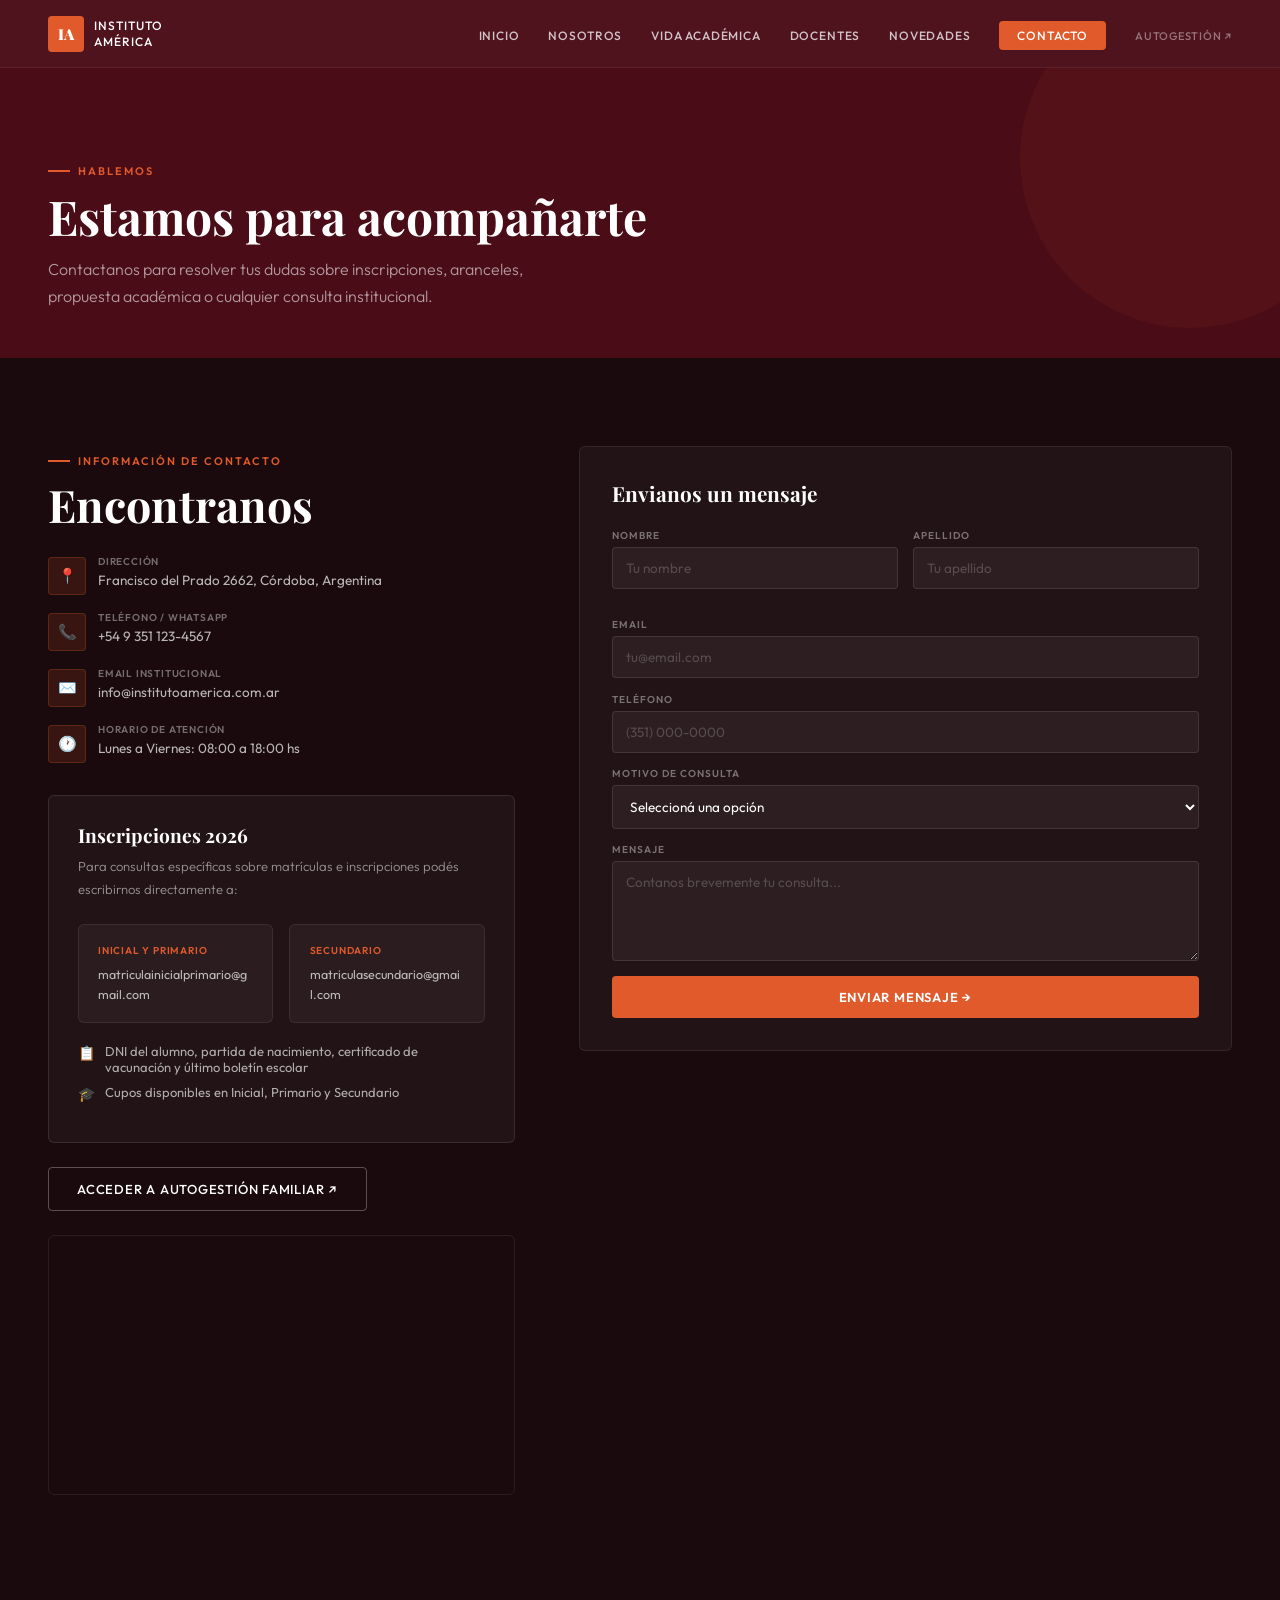
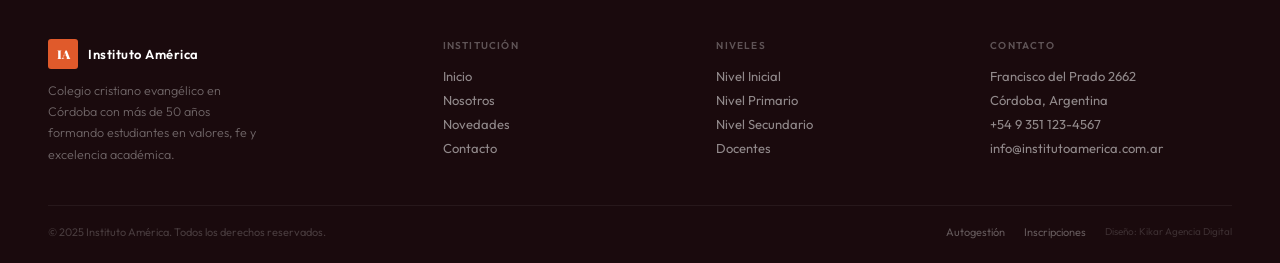
==== contacto.html @ 8231f68e "Add files via upload" ====
<!DOCTYPE html>
<html lang="es">
<head>
<meta charset="UTF-8">
<meta name="viewport" content="width=device-width, initial-scale=1.0">
<title>Contacto — Instituto América Córdoba</title>
<meta name="description" content="Contactá al Instituto América para inscripciones, información académica o cualquier consulta. Francisco del Prado 2662, Córdoba.">
<link rel="preconnect" href="https://fonts.googleapis.com">
<link href="https://fonts.googleapis.com/css2?family=Playfair+Display:ital,wght@0,700;0,900;1,700&family=Outfit:wght@300;400;500;600&display=swap" rel="stylesheet">
<link rel="stylesheet" href="css/styles.css">
<style>
.contacto-layout { display: grid; grid-template-columns: 1fr 1.4fr; gap: 4rem; align-items: start; }
.admisiones-box { background: rgba(255,255,255,.04); border: 1px solid rgba(255,255,255,.1); border-radius: 6px; padding: 1.8rem; margin-top: 2rem; }
.admisiones-box h3 { font-family: 'Playfair Display', serif; font-size: 1.2rem; font-weight: 700; color: #fff; margin-bottom: .5rem; }
.admisiones-box p { font-size: 13px; color: rgba(255,255,255,.55); line-height: 1.7; font-weight: 300; margin-bottom: 1rem; }
.detail-row { display: flex; gap: 10px; font-size: 13px; color: rgba(255,255,255,.65); margin-bottom: .6rem; align-items: flex-start; }
.detail-row span:first-child { color: var(--naranja); flex-shrink: 0; font-size: 14px; margin-top: 1px; }
.map-embed { width: 100%; height: 260px; border-radius: 6px; overflow: hidden; margin-top: 1.5rem; border: 1px solid rgba(255,255,255,.08); }
.map-embed iframe { width: 100%; height: 100%; border: none; filter: grayscale(30%) contrast(1.1); }
.email-cards { display: grid; grid-template-columns: 1fr 1fr; gap: 1rem; margin-top: 1.5rem; }
.email-card { background: rgba(255,255,255,.04); border: 1px solid rgba(255,255,255,.08); border-radius: 6px; padding: 1.2rem; }
.email-card .nivel { font-size: 10px; font-weight: 600; color: var(--naranja); text-transform: uppercase; letter-spacing: .08em; margin-bottom: .4rem; }
.email-card a { font-size: 12.5px; color: rgba(255,255,255,.7); word-break: break-all; }
.email-card a:hover { color: var(--naranja); }
@media(max-width:1024px){ .contacto-layout { grid-template-columns: 1fr; } .email-cards { grid-template-columns: 1fr; } }
</style>
</head>
<body>

<nav id="navbar">
  <a href="index.html" class="nav-logo"><div class="nav-logo-mark">IA</div><div class="nav-logo-text">Instituto<br>América</div></a>
  <ul class="nav-links">
    <li><a href="index.html">Inicio</a></li>
    <li><a href="nosotros.html">Nosotros</a></li>
    <li><a href="vida-academica.html">Vida Académica</a></li>
    <li><a href="docentes.html">Docentes</a></li>
    <li><a href="novedades.html">Novedades</a></li>
    <li><a href="contacto.html" class="nav-cta active">Contacto</a></li>
    <li><a href="https://deioweb.com.ar/SAG/" target="_blank" class="nav-autogestion">Autogestión ↗</a></li>
  </ul>
  <button class="hamburger" onclick="toggleMenu()" aria-label="Menú"><span></span><span></span><span></span></button>
</nav>
<div class="mobile-menu" id="mobileMenu">
  <a href="index.html">Inicio</a><a href="nosotros.html">Nosotros</a><a href="vida-academica.html">Vida Académica</a><a href="docentes.html">Docentes</a><a href="novedades.html">Novedades</a><a href="contacto.html">Contacto</a><a href="https://deioweb.com.ar/SAG/" target="_blank">Autogestión ↗</a>
</div>

<header class="page-header">
  <div class="page-header-tag">Hablemos</div>
  <h1>Estamos para acompañarte</h1>
  <p>Contactanos para resolver tus dudas sobre inscripciones, aranceles, propuesta académica o cualquier consulta institucional.</p>
</header>

<section class="section section-darker">
  <div class="contacto-layout">

    <!-- INFO -->
    <div class="reveal">
      <div class="section-tag" style="color:var(--naranja)">Información de contacto</div>
      <h2 class="section-title light" style="margin-bottom:1.5rem">Encontranos</h2>

      <div class="contact-item">
        <div class="contact-icon">📍</div>
        <div class="contact-text">
          <strong>Dirección</strong>
          <a href="https://www.google.com/maps/place/Francisco+del+Prado+2662,+X5012+C%C3%B3rdoba" target="_blank">Francisco del Prado 2662, Córdoba, Argentina</a>
        </div>
      </div>
      <div class="contact-item">
        <div class="contact-icon">📞</div>
        <div class="contact-text">
          <strong>Teléfono / WhatsApp</strong>
          <a href="https://wa.me/5493511234567">+54 9 351 123-4567</a>
        </div>
      </div>
      <div class="contact-item">
        <div class="contact-icon">✉️</div>
        <div class="contact-text">
          <strong>Email institucional</strong>
          <a href="mailto:info@institutoamerica.com.ar">info@institutoamerica.com.ar</a>
        </div>
      </div>
      <div class="contact-item">
        <div class="contact-icon">🕐</div>
        <div class="contact-text">
          <strong>Horario de atención</strong>
          <span>Lunes a Viernes: 08:00 a 18:00 hs</span>
        </div>
      </div>

      <!-- INSCRIPCIONES -->
      <div class="admisiones-box">
        <h3>Inscripciones 2026</h3>
        <p>Para consultas específicas sobre matrículas e inscripciones podés escribirnos directamente a:</p>
        <div class="email-cards">
          <div class="email-card">
            <div class="nivel">Inicial y Primario</div>
            <a href="mailto:matriculainicialprimario@gmail.com">matriculainicialprimario@gmail.com</a>
          </div>
          <div class="email-card">
            <div class="nivel">Secundario</div>
            <a href="mailto:matriculasecundario@gmail.com">matriculasecundario@gmail.com</a>
          </div>
        </div>
        <div style="margin-top:1.2rem">
          <div class="detail-row"><span>📋</span><span>DNI del alumno, partida de nacimiento, certificado de vacunación y último boletín escolar</span></div>
          <div class="detail-row"><span>🎓</span><span>Cupos disponibles en Inicial, Primario y Secundario</span></div>
        </div>
      </div>

      <!-- AUTOGESTIÓN -->
      <div style="margin-top:1.5rem">
        <a href="https://deioweb.com.ar/SAG/" target="_blank" class="btn-ghost">Acceder a Autogestión familiar ↗</a>
      </div>

      <!-- MAPA -->
      <div class="map-embed">
        <iframe src="https://www.google.com/maps/embed?pb=!1m18!1m12!1m3!1d3404.8!2d-64.155175!3d-31.376884!2m3!1f0!2f0!3f0!3m2!1i1024!2i768!4f13.1!3m3!1m2!1s0x94329825ca95c5f1%3A0xcb6a591462caffd0!2sFrancisco%20del%20Prado%202662%2C%20X5012%20C%C3%B3rdoba!5e0!3m2!1ses!2sar!4v1" allowfullscreen="" loading="lazy" referrerpolicy="no-referrer-when-downgrade"></iframe>
      </div>
    </div>

    <!-- FORM -->
    <div class="contacto-form reveal d1">
      <h3 style="font-family:'Playfair Display',serif;font-size:1.3rem;color:#fff;margin-bottom:1.4rem">Envianos un mensaje</h3>
      <div class="form-row" style="margin-bottom:.9rem">
        <div class="form-group"><label>Nombre</label><input type="text" placeholder="Tu nombre"></div>
        <div class="form-group"><label>Apellido</label><input type="text" placeholder="Tu apellido"></div>
      </div>
      <div class="form-group"><label>Email</label><input type="email" placeholder="tu@email.com"></div>
      <div class="form-group"><label>Teléfono</label><input type="tel" placeholder="(351) 000-0000"></div>
      <div class="form-group">
        <label>Motivo de consulta</label>
        <select>
          <option value="" disabled selected>Seleccioná una opción</option>
          <option>Inscripción Nivel Inicial</option>
          <option>Inscripción Nivel Primario</option>
          <option>Inscripción Nivel Secundario</option>
          <option>Información académica</option>
          <option>Aranceles y becas</option>
          <option>Trabajo docente</option>
          <option>Otro</option>
        </select>
      </div>
      <div class="form-group"><label>Mensaje</label><textarea placeholder="Contanos brevemente tu consulta..."></textarea></div>
      <button class="btn-primary" style="width:100%;justify-content:center" onclick="handleSubmit(this)">Enviar mensaje →</button>
      <p id="form-success" style="display:none;margin-top:1rem;font-size:13px;color:var(--naranja);text-align:center">✓ ¡Mensaje enviado! Nos comunicaremos a la brevedad.</p>
    </div>

  </div>
</section>

<footer>
  <div class="footer-grid">
    <div class="footer-brand"><div class="logo-row"><div class="logo-mark">IA</div><span class="logo-name">Instituto América</span></div><p>Colegio cristiano evangélico en Córdoba con más de 50 años formando estudiantes en valores, fe y excelencia académica.</p></div>
    <div class="footer-col"><h4>Institución</h4><a href="index.html">Inicio</a><a href="nosotros.html">Nosotros</a><a href="novedades.html">Novedades</a><a href="contacto.html">Contacto</a></div>
    <div class="footer-col"><h4>Niveles</h4><a href="vida-academica.html#inicial">Nivel Inicial</a><a href="vida-academica.html#primario">Nivel Primario</a><a href="vida-academica.html#secundario">Nivel Secundario</a><a href="docentes.html">Docentes</a></div>
    <div class="footer-col"><h4>Contacto</h4><span>Francisco del Prado 2662</span><span>Córdoba, Argentina</span><a href="https://wa.me/5493511234567">+54 9 351 123-4567</a><a href="mailto:info@institutoamerica.com.ar">info@institutoamerica.com.ar</a></div>
  </div>
  <div class="footer-bottom">
    <p>© 2025 Instituto América. Todos los derechos reservados.</p>
    <div class="footer-right"><a href="https://deioweb.com.ar/SAG/" target="_blank">Autogestión</a><a href="contacto.html">Inscripciones</a><span class="footer-credit">Diseño: Kikar Agencia Digital</span></div>
  </div>
</footer>

<script>
window.addEventListener('scroll',()=>document.getElementById('navbar').classList.toggle('scrolled',scrollY>50));
function toggleMenu(){document.getElementById('mobileMenu').classList.toggle('open')}
function handleSubmit(btn){
  btn.textContent='Enviando...';btn.disabled=true;
  setTimeout(()=>{ btn.textContent='Enviado ✓'; document.getElementById('form-success').style.display='block'; },800);
}
const obs=new IntersectionObserver(e=>{e.forEach(x=>{if(x.isIntersecting){x.target.classList.add('visible');obs.unobserve(x.target)}})},{threshold:.1,rootMargin:'0px 0px -40px 0px'});
document.querySelectorAll('.reveal').forEach(el=>obs.observe(el));
</script>
</body>
</html>
---- css/styles.css ----
/* ═══════════════════════════════════════════════════════════
   INSTITUTO AMÉRICA · Kikar Agencia Digital
═══════════════════════════════════════════════════════════ */

*, *::before, *::after { margin: 0; padding: 0; box-sizing: border-box; }
:root {
  --bordo:    #4A0C17;
  --bordo2:   #6B1220;
  --bordo3:   #8B1A2E;
  --naranja:  #E05A2B;
  --naranja2: #F07A50;
  --crema:    #F5F0E8;
  --blanco:   #FFFFFF;
  --oscuro:   #1A0A0D;
  --texto:    #2C1518;
  --gris:     #7A6065;
  --gris-l:   #E8E0DC;
}
html { scroll-behavior: smooth; }
body {
  font-family: 'Outfit', sans-serif;
  background: var(--crema);
  color: var(--texto);
  overflow-x: hidden;
}
img { display: block; max-width: 100%; }
a { text-decoration: none; color: inherit; }
button { cursor: pointer; font-family: inherit; border: none; background: none; }

/* ─── NAV ─────────────────────────────────────────────── */
nav {
  position: fixed; top: 0; left: 0; right: 0; z-index: 200;
  height: 68px; padding: 0 3rem;
  display: flex; align-items: center; justify-content: space-between;
  background: rgba(74,12,23,.97); backdrop-filter: blur(12px);
  border-bottom: 1px solid rgba(255,255,255,.06);
  transition: all .3s ease;
}
nav.scrolled { height: 56px; box-shadow: 0 4px 24px rgba(0,0,0,.3); }
.nav-logo { display: flex; align-items: center; gap: 10px; color: var(--blanco); }
.nav-logo-mark {
  width: 36px; height: 36px; background: var(--naranja); border-radius: 4px;
  display: flex; align-items: center; justify-content: center;
  font-family: 'Playfair Display', serif; font-weight: 900; font-size: 15px; color: #fff; flex-shrink: 0;
}
.nav-logo-text { font-size: 12px; font-weight: 500; letter-spacing: .08em; text-transform: uppercase; line-height: 1.3; }
.nav-links { display: flex; gap: 1.8rem; list-style: none; align-items: center; }
.nav-links a {
  color: rgba(255,255,255,.75); font-size: 12px; font-weight: 500;
  letter-spacing: .07em; text-transform: uppercase; transition: color .2s;
  padding-bottom: 3px; border-bottom: 2px solid transparent; cursor: pointer;
}
.nav-links a:hover, .nav-links a.active { color: #fff; border-bottom-color: var(--naranja); }
.nav-cta {
  padding: 7px 18px !important; background: var(--naranja) !important;
  color: #fff !important; border-radius: 4px !important; border-bottom: none !important;
  transition: background .2s !important;
}
.nav-cta:hover { background: var(--naranja2) !important; }
.nav-autogestion { opacity: .55; font-size: 11px !important; border-bottom: none !important; }

.hamburger {
  display: none; flex-direction: column; gap: 5px;
  padding: 4px; cursor: pointer;
}
.hamburger span { width: 22px; height: 2px; background: #fff; border-radius: 2px; display: block; transition: all .3s; }

.mobile-menu {
  display: none; position: fixed; top: 68px; left: 0; right: 0;
  background: var(--bordo); z-index: 199; padding: 1.5rem;
  flex-direction: column; gap: .6rem; border-bottom: 2px solid var(--naranja);
  max-height: calc(100vh - 68px); overflow-y: auto;
}
.mobile-menu a {
  color: rgba(255,255,255,.8); font-size: 14px; font-weight: 500;
  letter-spacing: .06em; text-transform: uppercase; padding: .6rem 0;
  border-bottom: 1px solid rgba(255,255,255,.1);
}
.mobile-menu.open { display: flex; }

/* ─── BUTTONS ─────────────────────────────────────────── */
.btn-primary {
  padding: 13px 28px; background: var(--naranja); color: #fff;
  font-size: 13px; font-weight: 600; letter-spacing: .06em; text-transform: uppercase;
  border-radius: 4px; transition: all .2s;
  display: inline-flex; align-items: center; gap: 6px;
}
.btn-primary:hover { background: var(--naranja2); transform: translateY(-2px); box-shadow: 0 8px 20px rgba(224,90,43,.4); }
.btn-bordo { background: var(--bordo); }
.btn-bordo:hover { background: var(--bordo2) !important; box-shadow: 0 8px 20px rgba(74,12,23,.3) !important; }
.btn-sec, .btn-ghost {
  padding: 13px 28px; border: 1px solid rgba(255,255,255,.28); color: #fff;
  font-size: 13px; font-weight: 500; letter-spacing: .06em; text-transform: uppercase;
  border-radius: 4px; transition: all .2s; display: inline-flex; align-items: center; gap: 6px;
}
.btn-sec:hover, .btn-ghost:hover { border-color: rgba(255,255,255,.7); background: rgba(255,255,255,.06); }

/* ─── HERO ────────────────────────────────────────────── */
.hero {
  min-height: 100vh; position: relative; display: flex; align-items: center;
  background: var(--bordo); overflow: hidden;
}
.hero-bg {
  position: absolute; inset: 0;
  background: radial-gradient(ellipse at 70% 50%, rgba(224,90,43,.12) 0%, transparent 60%),
              linear-gradient(135deg, var(--bordo) 0%, #2A0810 100%);
}
.hero-img-half {
  position: absolute; right: 0; top: 0; bottom: 0; width: 50%; overflow: hidden;
}
.hero-img-half img { width: 100%; height: 100%; object-fit: cover; object-position: center; }
.hero-img-half::before {
  content: ''; position: absolute; inset: 0;
  background: linear-gradient(to right, var(--bordo) 0%, transparent 40%); z-index: 1;
}
.hero-content {
  position: relative; z-index: 2; padding: 0 3rem;
  max-width: 600px; animation: fadeUp .8s ease both;
}
.hero-eyebrow {
  display: inline-flex; align-items: center; gap: 10px;
  color: var(--naranja); font-size: 11px; font-weight: 600;
  letter-spacing: .18em; text-transform: uppercase; margin-bottom: 1.5rem;
}
.hero-eyebrow::before { content: ''; width: 28px; height: 2px; background: var(--naranja); }
.hero-title {
  font-family: 'Playfair Display', serif;
  font-size: clamp(2.4rem, 5.5vw, 5rem); line-height: 1.06;
  color: #fff; font-weight: 900; margin-bottom: 1.4rem;
}
.hero-title em { font-style: italic; color: var(--naranja); }
.hero-sub {
  font-size: 1.05rem; line-height: 1.75; color: rgba(255,255,255,.62);
  font-weight: 300; max-width: 460px; margin-bottom: 2.4rem;
}
.hero-actions { display: flex; gap: .9rem; flex-wrap: wrap; }
.hero-stats {
  position: absolute; bottom: 2.5rem; left: 3rem;
  display: flex; gap: 2.5rem; z-index: 2;
  animation: fadeUp 1s ease .3s both;
}
.stat-num { font-family: 'Playfair Display', serif; font-size: 2rem; font-weight: 700; color: var(--naranja); line-height: 1; }
.stat-label { font-size: 11px; color: rgba(255,255,255,.45); letter-spacing: .06em; text-transform: uppercase; margin-top: 4px; }

/* ─── PAGE HEADER ─────────────────────────────────────── */
.page-header {
  background: var(--bordo); padding: 5.5rem 3rem 3rem;
  position: relative; overflow: hidden; margin-top: 68px;
}
.page-header::after {
  content: ''; position: absolute; right: -80px; top: -80px;
  width: 340px; height: 340px; border-radius: 50%; background: rgba(224,90,43,.07);
}
.page-header-tag {
  display: inline-flex; align-items: center; gap: 8px;
  color: var(--naranja); font-size: 11px; font-weight: 600;
  letter-spacing: .18em; text-transform: uppercase; margin-bottom: .7rem;
}
.page-header-tag::before { content: ''; width: 22px; height: 2px; background: var(--naranja); }
.page-header h1 {
  font-family: 'Playfair Display', serif; font-size: clamp(2rem, 4vw, 3rem);
  font-weight: 700; color: #fff; line-height: 1.15; max-width: 600px;
}
.page-header p { font-size: 1rem; color: rgba(255,255,255,.58); margin-top: .7rem; max-width: 540px; font-weight: 300; line-height: 1.7; }

/* ─── SECTION ─────────────────────────────────────────── */
.section    { padding: 5.5rem 3rem; }
.section-sm { padding: 3.5rem 3rem; }
.section-dark    { background: var(--bordo); color: #fff; }
.section-darker  { background: var(--oscuro); color: #fff; }
.section-mid     { background: var(--bordo2); color: #fff; }
.section-tag {
  display: inline-flex; align-items: center; gap: 8px;
  color: var(--naranja); font-size: 11px; font-weight: 600;
  letter-spacing: .18em; text-transform: uppercase; margin-bottom: .7rem;
}
.section-tag::before { content: ''; width: 22px; height: 2px; background: var(--naranja); }
.section-title {
  font-family: 'Playfair Display', serif; font-size: clamp(1.9rem, 3.5vw, 2.8rem);
  font-weight: 700; line-height: 1.15; color: var(--bordo);
}
.section-title.light, .section-title-light { color: #fff; }
.section-title.dark, .section-title-dark { color: var(--bordo); }

/* ─── REVEAL ──────────────────────────────────────────── */
.reveal { opacity: 0; transform: translateY(28px); transition: opacity .65s ease, transform .65s ease; }
.reveal.visible { opacity: 1; transform: translateY(0); }
.reveal-delay-1, .d1 { transition-delay: .1s; }
.reveal-delay-2, .d2 { transition-delay: .2s; }
.reveal-delay-3, .d3 { transition-delay: .3s; }

/* ─── VERSÍCULO ───────────────────────────────────────── */
.versiculo { background: var(--bordo2); padding: 2.5rem 3rem; text-align: center; }
.versiculo blockquote {
  font-family: 'Playfair Display', serif; font-size: 1.25rem;
  font-style: italic; color: rgba(255,255,255,.88);
  max-width: 660px; margin: 0 auto; line-height: 1.65;
}
.versiculo cite { display: block; margin-top: .7rem; font-size: 12px; color: var(--naranja); font-style: normal; font-weight: 600; letter-spacing: .1em; }

/* ─── NOSOTROS ────────────────────────────────────────── */
.nosotros-grid { display: grid; grid-template-columns: 1fr 1fr; gap: 4rem; align-items: center; }
.nosotros-img-wrap { position: relative; }
.nosotros-img-wrap img { width: 100%; aspect-ratio: 4/3; object-fit: cover; border-radius: 4px; }
.accent-box {
  position: absolute; bottom: -20px; right: -20px;
  width: 130px; height: 130px; background: var(--bordo); border-radius: 4px;
  display: flex; flex-direction: column; align-items: center; justify-content: center;
  color: #fff; text-align: center; padding: .8rem;
}
.accent-num { font-family: 'Playfair Display', serif; font-size: 2.6rem; font-weight: 700; color: var(--naranja); line-height: 1; }
.accent-lbl { font-size: 10px; font-weight: 500; letter-spacing: .06em; text-transform: uppercase; opacity: .8; margin-top: 3px; line-height: 1.3; }
.pilares { display: grid; grid-template-columns: 1fr 1fr; gap: .8rem; margin-top: 1.8rem; }
.pilar { padding: 1rem 1.2rem; border-left: 3px solid var(--naranja); background: rgba(107,18,32,.05); border-radius: 0 4px 4px 0; }
.pilar-t { font-size: 12px; font-weight: 600; color: var(--bordo); letter-spacing: .06em; text-transform: uppercase; margin-bottom: 3px; }
.pilar-d { font-size: 12.5px; color: var(--gris); line-height: 1.5; }

/* ─── NIVELES ─────────────────────────────────────────── */
.niveles-grid { display: grid; grid-template-columns: repeat(3,1fr); gap: 3px; margin-top: 2.5rem; }
.nivel-card { position: relative; overflow: hidden; aspect-ratio: 3/4; cursor: pointer; display: block; }
.nivel-card img { width: 100%; height: 100%; object-fit: cover; transition: transform .5s ease; }
.nivel-card:hover img { transform: scale(1.05); }
.nivel-card::before {
  content: ''; position: absolute; inset: 0;
  background: linear-gradient(to top, rgba(26,10,13,.9) 0%, rgba(26,10,13,.2) 50%, transparent 100%);
  z-index: 1;
}
.nivel-overlay { position: absolute; bottom: 0; left: 0; right: 0; z-index: 2; padding: 1.8rem; transform: translateY(52px); transition: transform .4s ease; }
.nivel-card:hover .nivel-overlay { transform: translateY(0); }
.nivel-num { font-family: 'Playfair Display', serif; font-size: 2.6rem; font-weight: 700; color: var(--naranja); opacity: .35; line-height: 1; display: block; }
.nivel-name { font-family: 'Playfair Display', serif; font-size: 1.5rem; font-weight: 700; color: #fff; display: block; margin-bottom: .4rem; }
.nivel-desc { font-size: 12.5px; color: rgba(255,255,255,.65); line-height: 1.6; font-weight: 300; }
.nivel-link { display: inline-flex; align-items: center; gap: 5px; color: var(--naranja); font-size: 12px; font-weight: 600; margin-top: 10px; letter-spacing: .06em; text-transform: uppercase; }

/* ─── VALUES STRIP ────────────────────────────────────── */
.values-strip { background: var(--bordo); display: grid; grid-template-columns: repeat(4,1fr); }
.value-item { padding: 2rem; border-right: 1px solid rgba(255,255,255,.08); transition: background .3s; }
.value-item:last-child { border-right: none; }
.value-item:hover { background: rgba(255,255,255,.04); }
.value-icon { font-size: 20px; margin-bottom: 1rem; }
.value-name { font-family: 'Playfair Display', serif; font-size: 1.1rem; font-weight: 700; color: #fff; margin-bottom: .4rem; }
.value-desc { font-size: 12px; color: rgba(255,255,255,.5); line-height: 1.6; font-weight: 300; }

/* ─── NOVEDADES ───────────────────────────────────────── */
.novedades-grid { display: grid; grid-template-columns: repeat(3,1fr); gap: 1.4rem; margin-top: 2rem; }
.novedad-card { background: #fff; border-radius: 6px; overflow: hidden; transition: transform .3s, box-shadow .3s; cursor: pointer; }
.novedad-card:hover { transform: translateY(-5px); box-shadow: 0 18px 40px rgba(107,18,32,.1); }
.novedad-img { aspect-ratio: 16/10; overflow: hidden; position: relative; }
.novedad-img img {
  width: 100%; height: 100%;
  object-fit: cover; object-position: center top;
  transition: transform .4s;
}
.novedad-card:hover .novedad-img img { transform: scale(1.04); }
.novedad-tag { position: absolute; top: 12px; left: 12px; padding: 4px 10px; background: var(--bordo); color: #fff; font-size: 10px; font-weight: 600; letter-spacing: .08em; text-transform: uppercase; border-radius: 2px; z-index: 2; }
.novedad-tag.naranja { background: var(--naranja); }
.novedad-body { padding: 1.3rem; }
.novedad-fecha { font-size: 11px; font-weight: 600; color: var(--naranja); text-transform: uppercase; letter-spacing: .1em; margin-bottom: 5px; }
.novedad-title { font-family: 'Playfair Display', serif; font-size: 1.05rem; font-weight: 700; color: var(--bordo); line-height: 1.3; margin-bottom: .6rem; }
.novedad-excerpt { font-size: 12.5px; color: var(--gris); line-height: 1.7; font-weight: 300; }

/* ─── ADMISIONES ──────────────────────────────────────── */
.admisiones-grid { display: grid; grid-template-columns: 1fr 1fr; gap: 4rem; align-items: start; }
.step { display: flex; gap: 1.4rem; padding: 1.3rem 0; border-bottom: 1px solid rgba(107,18,32,.1); }
.step:last-child { border-bottom: none; }
.step-num { font-family: 'Playfair Display', serif; font-size: 1.8rem; font-weight: 700; color: var(--naranja); opacity: .35; flex-shrink: 0; width: 36px; text-align: right; line-height: 1; }
.step h4 { font-size: 14px; font-weight: 600; color: var(--bordo); margin-bottom: 3px; }
.step p { font-size: 12.5px; color: var(--gris); line-height: 1.6; font-weight: 300; }
.admisiones-box { background: var(--bordo); border-radius: 6px; padding: 2.5rem; color: #fff; }
.admisiones-box h3 { font-family: 'Playfair Display', serif; font-size: 1.6rem; font-weight: 700; margin-bottom: .8rem; line-height: 1.2; }
.admisiones-box p { font-size: 13px; color: rgba(255,255,255,.6); line-height: 1.7; font-weight: 300; margin-bottom: 1.8rem; }
.detail-row { display: flex; gap: 10px; font-size: 12.5px; color: rgba(255,255,255,.7); margin-bottom: .7rem; align-items: flex-start; }
.detail-row span:first-child { color: var(--naranja); flex-shrink: 0; font-size: 15px; }

/* ─── REFLEXIÓN ───────────────────────────────────────── */
.reflexion-wrap { max-width: 720px; margin: 0 auto; }
.reflexion-content { background: rgba(255,255,255,.04); border: 1px solid rgba(255,255,255,.08); border-radius: 6px; padding: 2rem 2.5rem; position: relative; }
.reflexion-content::before { content: '"'; position: absolute; top: -1rem; left: 1.5rem; font-family: 'Playfair Display', serif; font-size: 5rem; color: var(--naranja); opacity: .3; line-height: 1; }
.reflexion-titulo { font-family: 'Playfair Display', serif; font-size: 1.3rem; font-weight: 700; color: #fff; margin-bottom: 1rem; }
.reflexion-texto { font-size: 13.5px; color: rgba(255,255,255,.65); line-height: 1.85; font-weight: 300; }
.reflexion-texto em { color: rgba(255,255,255,.85); font-style: italic; }
.reflexion-oracion { margin-top: 1.2rem; padding: 1rem 1.2rem; background: rgba(224,90,43,.12); border-left: 3px solid var(--naranja); border-radius: 0 4px 4px 0; }
.reflexion-oracion p { font-size: 12.5px; color: rgba(255,255,255,.7); line-height: 1.7; font-style: italic; }
.reflexion-versiculo { margin-top: 1.2rem; font-size: 12px; color: var(--naranja); font-style: italic; text-align: right; }

/* ─── CONTACTO ────────────────────────────────────────── */
.contacto-grid, .contacto-layout { display: grid; grid-template-columns: 1fr 1.4fr; gap: 4rem; align-items: start; }
.contact-item { display: flex; gap: 12px; align-items: flex-start; margin-bottom: 1rem; }
.contact-icon { width: 38px; height: 38px; background: rgba(224,90,43,.15); border: 1px solid rgba(224,90,43,.25); border-radius: 4px; display: flex; align-items: center; justify-content: center; font-size: 15px; flex-shrink: 0; margin-top: 2px; }
.contact-text strong { display: block; font-size: 10px; font-weight: 600; color: rgba(255,255,255,.4); text-transform: uppercase; letter-spacing: .08em; margin-bottom: 3px; }
.contact-text span, .contact-text a { font-size: 13.5px; color: rgba(255,255,255,.7); display: block; }
.contact-text a:hover { color: var(--naranja); }
.contacto-form { background: rgba(255,255,255,.04); border: 1px solid rgba(255,255,255,.08); border-radius: 6px; padding: 2rem; }
.form-row { display: grid; grid-template-columns: 1fr 1fr; gap: .9rem; }
.form-group { display: flex; flex-direction: column; gap: 5px; margin-bottom: .9rem; }
.form-group label { font-size: 10px; font-weight: 600; letter-spacing: .1em; text-transform: uppercase; color: rgba(255,255,255,.4); }
.form-group input, .form-group select, .form-group textarea {
  background: rgba(255,255,255,.05); border: 1px solid rgba(255,255,255,.1);
  border-radius: 4px; padding: 11px 13px; color: #fff;
  font-family: 'Outfit', sans-serif; font-size: 13.5px; outline: none; transition: border-color .2s; width: 100%;
}
.form-group input:focus, .form-group select:focus, .form-group textarea:focus { border-color: var(--naranja); }
.form-group input::placeholder, .form-group textarea::placeholder { color: rgba(255,255,255,.2); }
.form-group select option { background: var(--oscuro); }
.form-group textarea { resize: vertical; min-height: 100px; }

/* ─── DOCENTES (portraits verticales) ─────────────────── */
.docentes-grid, .conduccion-grid { display: grid; grid-template-columns: repeat(2,1fr); gap: 1.8rem; }
.docente-card {
  background: #fff; border-radius: 6px; overflow: hidden;
  display: block;
  box-shadow: 0 2px 14px rgba(107,18,32,.07);
  transition: box-shadow .3s, transform .3s;
}
.docente-card:hover { transform: translateY(-3px); box-shadow: 0 10px 30px rgba(107,18,32,.12); }
.docente-img-wrap {
  width: 100%; aspect-ratio: 3/4;
  overflow: hidden; background: var(--gris-l);
  display: block;
}
.docente-img-wrap img {
  width: 100%; height: 100%;
  object-fit: cover;
  object-position: center 15%;
  transition: transform .4s;
  display: block;
}
.docente-card:hover .docente-img-wrap img { transform: scale(1.03); }
.docente-body { padding: 1.4rem 1.5rem; }
.docente-cargo, .cargo { font-size: 11px; font-weight: 600; color: var(--naranja); text-transform: uppercase; letter-spacing: .07em; margin-bottom: .4rem; }
.docente-nombre { font-family: 'Playfair Display', serif; font-size: 1.15rem; font-weight: 700; color: var(--bordo); margin-bottom: .7rem; }
.docente-bio, .docente-info p { font-size: 12.8px; color: var(--gris); line-height: 1.7; font-weight: 300; }
.docente-info h3 { font-family: 'Playfair Display', serif; font-size: 1.1rem; font-weight: 700; color: var(--bordo); margin-bottom: 3px; }

/* ─── MISIÓN CARDS ────────────────────────────────────── */
.mision-card { padding: 1.8rem; background: #fff; border-radius: 6px; box-shadow: 0 2px 12px rgba(107,18,32,.06); border-top: 3px solid var(--naranja); }
.mision-card h3 { font-family: 'Playfair Display', serif; font-size: 1.1rem; font-weight: 700; color: var(--bordo); margin-bottom: .7rem; }
.mision-card p { font-size: 13px; color: var(--gris); line-height: 1.75; font-weight: 300; }

/* ─── GALERÍA ─────────────────────────────────────────── */
.galeria-grid { display: grid; grid-template-columns: repeat(4,1fr); gap: 4px; margin-top: 2rem; }
.galeria-grid img, .galeria-item img { width: 100%; aspect-ratio: 1; object-fit: cover; border-radius: 3px; transition: transform .3s; cursor: pointer; }
.galeria-grid img:hover, .galeria-item:hover img { transform: scale(1.04); }

/* ─── CURRÍCULA ───────────────────────────────────────── */
.curricula-placeholder {
  background: rgba(107,18,32,.04); border: 2px dashed rgba(107,18,32,.15);
  border-radius: 6px; padding: 2rem; text-align: center;
  color: var(--gris); font-size: 13px; font-style: italic; line-height: 1.75;
}
.curricula-table { width: 100%; border-collapse: collapse; margin-top: 1.5rem; font-size: 13px; background: #fff; border-radius: 4px; overflow: hidden; }
.curricula-table th { background: var(--bordo); color: #fff; padding: 11px 14px; text-align: left; font-weight: 600; letter-spacing: .04em; font-size: 11px; text-transform: uppercase; }
.curricula-table td { padding: 10px 14px; border-bottom: 1px solid var(--gris-l); color: var(--gris); }
.curricula-table tr:nth-child(even) td { background: rgba(107,18,32,.03); }
.curricula-placeholder-row td { color: rgba(107,18,32,.3); font-style: italic; text-align: center; padding: 2rem; }

/* ─── HISTORIA ────────────────────────────────────────── */
.historia-item { display: grid; grid-template-columns: 80px 1fr; gap: 1.5rem; padding: 1.5rem 0; border-bottom: 1px solid var(--gris-l); }
.historia-item:last-child { border-bottom: none; }
.historia-year { font-family: 'Playfair Display', serif; font-size: 1.6rem; font-weight: 700; color: var(--naranja); line-height: 1; padding-top: 3px; }
.historia-item h4 { font-size: 14px; font-weight: 600; color: var(--bordo); margin-bottom: 4px; }
.historia-item p { font-size: 13px; color: var(--gris); line-height: 1.7; font-weight: 300; }

/* ─── FOOTER ──────────────────────────────────────────── */
footer { background: var(--oscuro); padding: 3.5rem 3rem 1.5rem; }
.footer-grid { display: grid; grid-template-columns: 1.5fr 1fr 1fr 1fr; gap: 2rem; margin-bottom: 2.5rem; }
.footer-brand .logo-row { display: flex; align-items: center; gap: 10px; margin-bottom: .7rem; }
.footer-brand .logo-mark { width: 30px; height: 30px; background: var(--naranja); border-radius: 3px; display: flex; align-items: center; justify-content: center; font-family: 'Playfair Display', serif; font-weight: 900; font-size: 12px; color: #fff; }
.footer-brand .logo-name { color: #fff; font-weight: 600; font-size: 13px; letter-spacing: .04em; }
.footer-brand p { font-size: 12.5px; color: rgba(255,255,255,.38); line-height: 1.7; max-width: 220px; font-weight: 300; margin-top: .4rem; }
.footer-col h4 { font-size: 10px; font-weight: 600; color: rgba(255,255,255,.3); letter-spacing: .12em; text-transform: uppercase; margin-bottom: 1rem; }
.footer-col a, .footer-col span { display: block; color: rgba(255,255,255,.52); font-size: 13px; margin-bottom: .5rem; transition: color .2s; cursor: pointer; }
.footer-col a:hover { color: var(--naranja); }
.footer-bottom { border-top: 1px solid rgba(255,255,255,.06); padding-top: 1.2rem; display: flex; justify-content: space-between; align-items: center; flex-wrap: wrap; gap: .5rem; }
.footer-bottom p { font-size: 11px; color: rgba(255,255,255,.2); }
.footer-bottom .footer-right { display: flex; gap: 1.2rem; align-items: center; }
.footer-bottom .footer-right a { font-size: 11px; color: rgba(255,255,255,.32); }
.footer-bottom .footer-right a:hover { color: var(--naranja); }
.footer-credit { font-size: 10px; color: rgba(255,255,255,.15); }

@keyframes fadeUp { from { opacity: 0; transform: translateY(28px); } to { opacity: 1; transform: translateY(0); } }

/* ═══════════════════════════════════════════════════════════
   RESPONSIVE
═══════════════════════════════════════════════════════════ */
@media (max-width: 1024px) {
  nav { padding: 0 1.5rem; }
  .nav-links { gap: 1.2rem; }
  .section, .section-sm { padding: 4rem 1.5rem; }
  .nosotros-grid, .admisiones-grid, .contacto-grid, .contacto-layout { grid-template-columns: 1fr; gap: 2.5rem; }
  .niveles-grid { grid-template-columns: 1fr; }
  .nivel-card { aspect-ratio: 16/9; }
  .nivel-overlay { transform: translateY(0); }
  .values-strip { grid-template-columns: 1fr 1fr; }
  .novedades-grid { grid-template-columns: 1fr 1fr; }
  .footer-grid { grid-template-columns: 1fr 1fr; }
  .galeria-grid { grid-template-columns: repeat(3,1fr); }
  .hero-img-half { display: none; }
  .value-item { border-right: none; border-bottom: 1px solid rgba(255,255,255,.08); }
  .page-header { padding: 4.5rem 1.5rem 2.5rem; }
  .conduccion-grid { grid-template-columns: 1fr 1fr; max-width: 640px; }
  .docentes-placeholder-grid { grid-template-columns: 1fr 1fr; }
  .docentes-grid { grid-template-columns: 1fr 1fr; }
}

@media (max-width: 768px) {
  nav { padding: 0 1rem; height: 60px; }
  .nav-links { display: none; }
  .hamburger { display: flex; }
  .nav-logo-mark { width: 32px; height: 32px; font-size: 14px; }
  .nav-logo-text { font-size: 11px; }
  .mobile-menu { top: 60px; }

  .hero { min-height: 90vh; padding-top: 60px; }
  .hero-content { padding: 0 1.2rem; max-width: 100%; }
  .hero-eyebrow { font-size: 10px; margin-bottom: 1rem; }
  .hero-title { font-size: 2.4rem; margin-bottom: 1rem; }
  .hero-sub { font-size: .95rem; margin-bottom: 1.8rem; }
  .hero-actions { flex-direction: column; align-items: stretch; width: 100%; max-width: 320px; }
  .btn-primary, .btn-sec, .btn-ghost { justify-content: center; padding: 12px 20px; font-size: 12px; }
  .hero-stats { position: relative; left: auto; bottom: auto; padding: 1.5rem 1.2rem 0; gap: 1.5rem; flex-wrap: wrap; margin-top: 2rem; }
  .hero-stats > div { min-width: 72px; }
  .stat-num { font-size: 1.6rem; }
  .stat-label { font-size: 10px; }

  .section, .section-sm { padding: 3rem 1.2rem; }
  .section-title { font-size: 1.8rem; }
  .versiculo { padding: 2rem 1.2rem; }
  .versiculo blockquote { font-size: 1.05rem; }

  .pilares { grid-template-columns: 1fr; }
  .nosotros-img-wrap img { aspect-ratio: 3/2; }
  .accent-box { width: 100px; height: 100px; bottom: -12px; right: -12px; }
  .accent-num { font-size: 2rem; }

  .values-strip { grid-template-columns: 1fr; }
  .value-item { padding: 1.5rem 1.2rem; }

  .novedades-grid, .docentes-grid, .conduccion-grid, .docentes-placeholder-grid { grid-template-columns: 1fr; max-width: 420px; margin-left: auto; margin-right: auto; }
  .novedad-img { aspect-ratio: 16/10; }

  /* Docente vertical portrait stays vertical on mobile */
  .docente-img-wrap { aspect-ratio: 3/4; }
  .docente-body { padding: 1.2rem 1.3rem; }

  .galeria-grid { grid-template-columns: repeat(2,1fr); }
  .form-row { grid-template-columns: 1fr; }
  .footer-grid { grid-template-columns: 1fr; gap: 1.5rem; }
  .footer-bottom { flex-direction: column; text-align: center; }
  .page-header { padding: 4rem 1.2rem 2rem; margin-top: 60px; }
  .page-header h1 { font-size: 1.8rem; }
  .page-header p { font-size: .9rem; }

  .admisiones-box { padding: 1.8rem; }
  .admisiones-box h3 { font-size: 1.3rem; }

  .mision-card { padding: 1.4rem; }

  .reflexion-content { padding: 1.5rem 1.4rem; }
  .reflexion-content::before { font-size: 3.5rem; top: -.5rem; left: 1rem; }

  .contacto-form { padding: 1.5rem; }
}
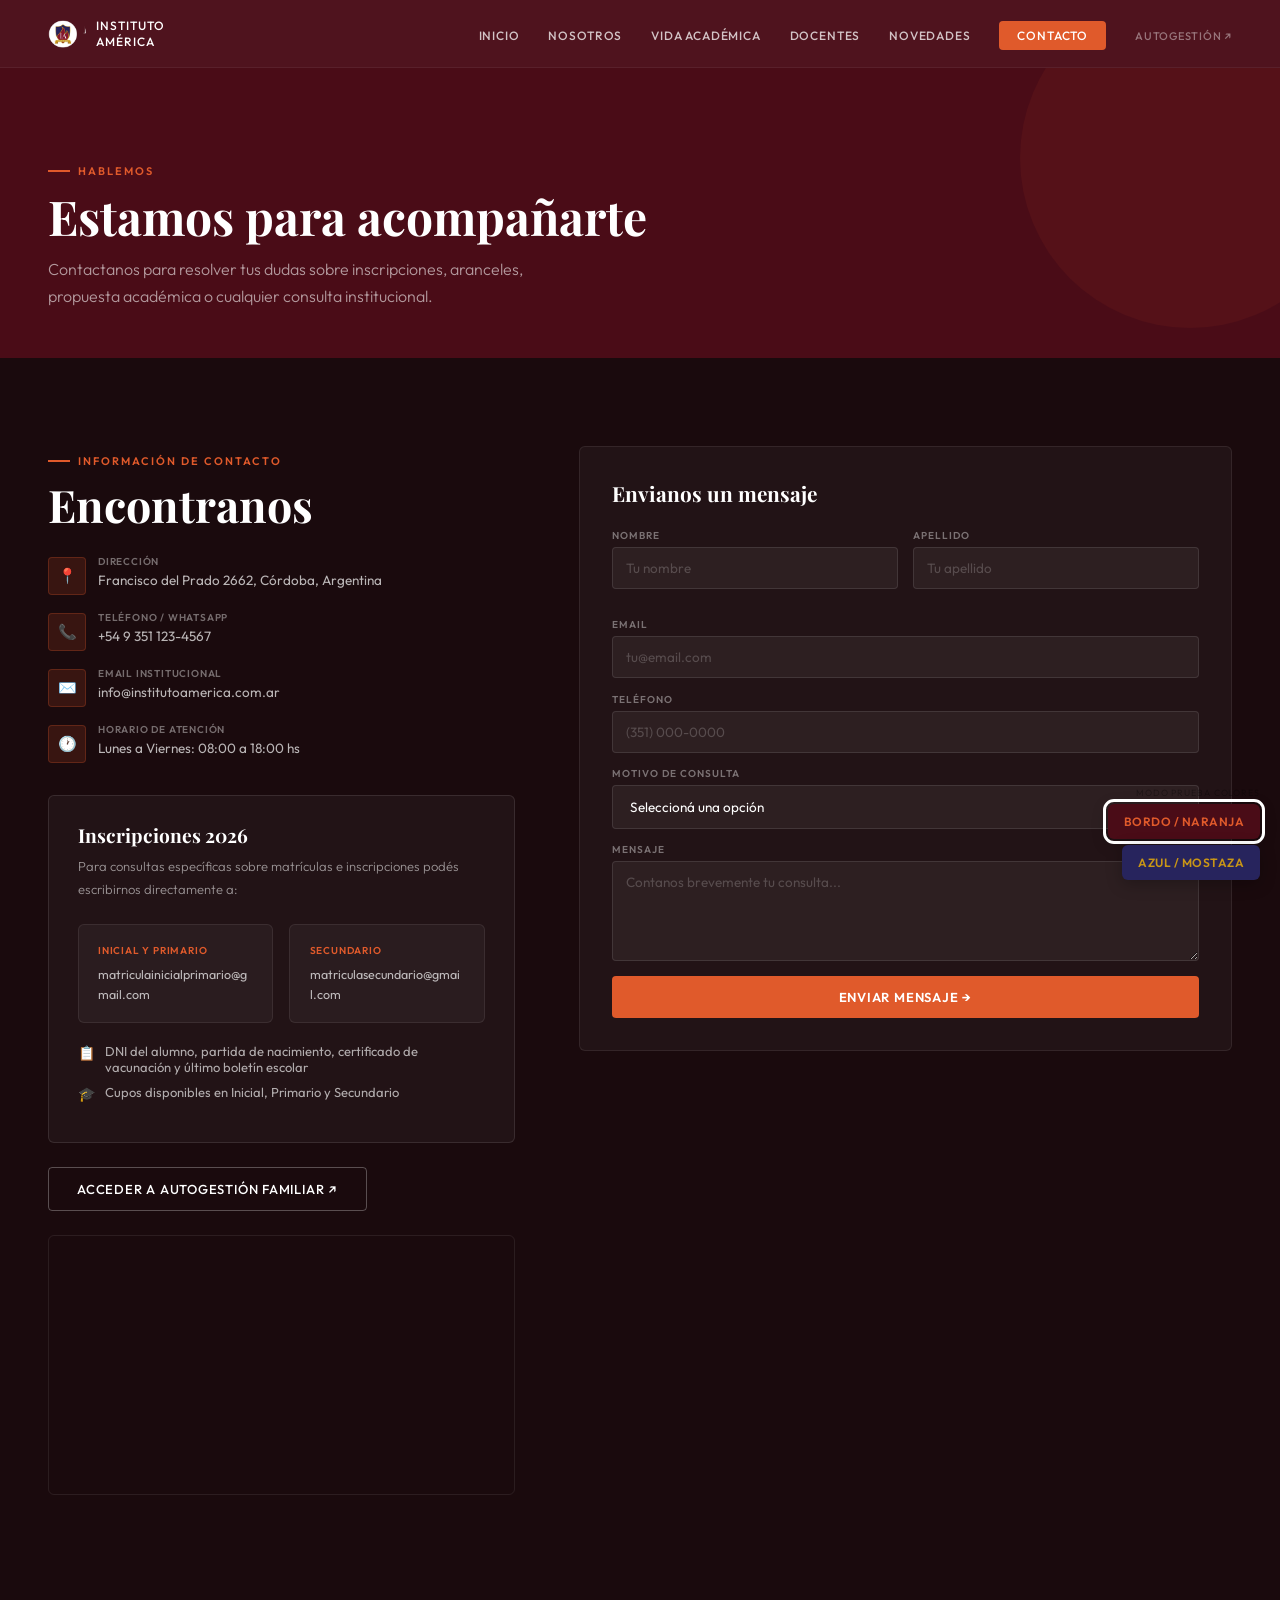
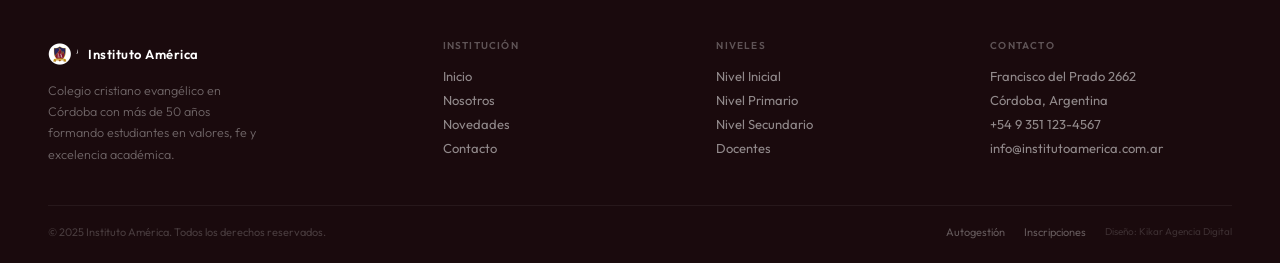
==== commit f959cf94: "v3 completo" ====
--- a/contacto.html
+++ b/contacto.html
@@ -28,7 +28,7 @@
 <body>
 
 <nav id="navbar">
-  <a href="index.html" class="nav-logo"><div class="nav-logo-mark">IA</div><div class="nav-logo-text">Instituto<br>América</div></a>
+  <a href="index.html" class="nav-logo"><img src="img/escudo.png" alt="Instituto América" class="nav-escudo" style="width:38px;height:38px;border-radius:50%;object-fit:cover;flex-shrink:0"><div class="nav-logo-text">Instituto<br>América</div></a>
   <ul class="nav-links">
     <li><a href="index.html">Inicio</a></li>
     <li><a href="nosotros.html">Nosotros</a></li>
@@ -150,7 +150,7 @@
 
 <footer>
   <div class="footer-grid">
-    <div class="footer-brand"><div class="logo-row"><div class="logo-mark">IA</div><span class="logo-name">Instituto América</span></div><p>Colegio cristiano evangélico en Córdoba con más de 50 años formando estudiantes en valores, fe y excelencia académica.</p></div>
+    <div class="footer-brand"><div class="logo-row"><img src="img/escudo.png" alt="IA" style="width:30px;height:30px;border-radius:50%;object-fit:cover"><span class="logo-name">Instituto América</span></div><p>Colegio cristiano evangélico en Córdoba con más de 50 años formando estudiantes en valores, fe y excelencia académica.</p></div>
     <div class="footer-col"><h4>Institución</h4><a href="index.html">Inicio</a><a href="nosotros.html">Nosotros</a><a href="novedades.html">Novedades</a><a href="contacto.html">Contacto</a></div>
     <div class="footer-col"><h4>Niveles</h4><a href="vida-academica.html#inicial">Nivel Inicial</a><a href="vida-academica.html#primario">Nivel Primario</a><a href="vida-academica.html#secundario">Nivel Secundario</a><a href="docentes.html">Docentes</a></div>
     <div class="footer-col"><h4>Contacto</h4><span>Francisco del Prado 2662</span><span>Córdoba, Argentina</span><a href="https://wa.me/5493511234567">+54 9 351 123-4567</a><a href="mailto:info@institutoamerica.com.ar">info@institutoamerica.com.ar</a></div>
@@ -171,5 +171,13 @@
 const obs=new IntersectionObserver(e=>{e.forEach(x=>{if(x.isIntersecting){x.target.classList.add('visible');obs.unobserve(x.target)}})},{threshold:.1,rootMargin:'0px 0px -40px 0px'});
 document.querySelectorAll('.reveal').forEach(el=>obs.observe(el));
 </script>
+
+<!-- THEME SWITCH (dev only — remove before delivery) -->
+<div class="theme-switch" id="themeSwitch">
+  <div class="theme-switch-label">Modo prueba colores</div>
+  <button class="btn-original active" onclick="setTheme('original')">Bordo / Naranja</button>
+  <button class="btn-institucional" onclick="setTheme('institucional')">Azul / Mostaza</button>
+</div>
+
 </body>
 </html>
--- a/css/styles.css
+++ b/css/styles.css
@@ -17,6 +17,121 @@
   --gris-l:   #E8E0DC;
 }
 html { scroll-behavior: smooth; }
+
+/* ─── ALTERNATE PALETTE (institutional escudo colors) ─── */
+[data-theme="institucional"] {
+  --bordo:    #86162E;
+  --bordo2:   #6B1124;
+  --bordo3:   #A01E38;
+  --naranja:  #C99616;
+  --naranja2: #D9A82A;
+  --crema:    #F5F2EB;
+  --oscuro:   #0F0A1E;
+  --texto:    #1E1830;
+  --gris:     #5A5570;
+}
+[data-theme="institucional"] nav {
+  background: rgba(39,36,93,0.97);
+}
+[data-theme="institucional"] nav.scrolled {
+  box-shadow: 0 4px 24px rgba(39,36,93,.4);
+}
+[data-theme="institucional"] .page-header,
+[data-theme="institucional"] .section-dark,
+[data-theme="institucional"] .versiculo {
+  background: #27245D;
+}
+[data-theme="institucional"] .section-darker {
+  background: #0F0A1E;
+}
+[data-theme="institucional"] .section-mid {
+  background: #352E6B;
+}
+[data-theme="institucional"] .values-strip {
+  background: #27245D;
+}
+[data-theme="institucional"] .hero {
+  background: #27245D;
+}
+[data-theme="institucional"] .hero-bg {
+  background: radial-gradient(ellipse at 70% 50%, rgba(201,150,22,.12) 0%, transparent 60%),
+              linear-gradient(135deg, #27245D 0%, #0F0A1E 100%);
+}
+[data-theme="institucional"] .hero-img-half::before {
+  background: linear-gradient(to right, #27245D 0%, transparent 40%);
+}
+[data-theme="institucional"] .nivel-card::before {
+  background: linear-gradient(to top, rgba(15,10,30,.9) 0%, rgba(15,10,30,.2) 50%, transparent 100%);
+}
+[data-theme="institucional"] .mision-card,
+[data-theme="institucional"] .docente-card,
+[data-theme="institucional"] .novedad-card,
+[data-theme="institucional"] .novedad-full {
+  border-top-color: var(--naranja);
+}
+[data-theme="institucional"] .pilar {
+  border-left-color: var(--naranja);
+  background: rgba(39,36,93,.06);
+}
+[data-theme="institucional"] .section-title {
+  color: #27245D;
+}
+[data-theme="institucional"] .novedad-title,
+[data-theme="institucional"] .docente-nombre {
+  color: #27245D;
+}
+[data-theme="institucional"] .nivel-badge,
+[data-theme="institucional"] .nivel-tag {
+  background: #27245D;
+}
+[data-theme="institucional"] footer {
+  background: #0F0A1E;
+}
+[data-theme="institucional"] .nav-cta {
+  background: #C99616 !important;
+}
+[data-theme="institucional"] .nav-cta:hover {
+  background: #D9A82A !important;
+}
+[data-theme="institucional"] .mobile-menu {
+  background: #27245D;
+  border-bottom-color: #C99616;
+}
+[data-theme="institucional"] .btn-bordo {
+  background: #27245D;
+}
+[data-theme="institucional"] .btn-bordo:hover {
+  background: #352E6B !important;
+}
+
+/* ─── THEME SWITCH BUTTON (dev only) ─── */
+.theme-switch {
+  position: fixed; bottom: 20px; right: 20px; z-index: 9999;
+  display: flex; flex-direction: column; gap: 6px; align-items: flex-end;
+}
+.theme-switch button {
+  padding: 10px 16px; border: none; border-radius: 6px;
+  font-family: 'Outfit', sans-serif; font-size: 12px; font-weight: 600;
+  cursor: pointer; box-shadow: 0 4px 16px rgba(0,0,0,.25);
+  letter-spacing: .04em; text-transform: uppercase; transition: all .2s;
+}
+.theme-switch .btn-original {
+  background: #4A0C17; color: #E05A2B;
+}
+.theme-switch .btn-institucional {
+  background: #27245D; color: #C99616;
+}
+.theme-switch button:hover {
+  transform: translateY(-2px); box-shadow: 0 6px 20px rgba(0,0,0,.35);
+}
+.theme-switch button.active {
+  outline: 3px solid #fff; outline-offset: 2px;
+}
+.theme-switch-label {
+  font-size: 9px; color: rgba(0,0,0,.35); letter-spacing: .1em;
+  text-transform: uppercase; text-align: right;
+}
+
 body {
   font-family: 'Outfit', sans-serif;
   background: var(--crema);
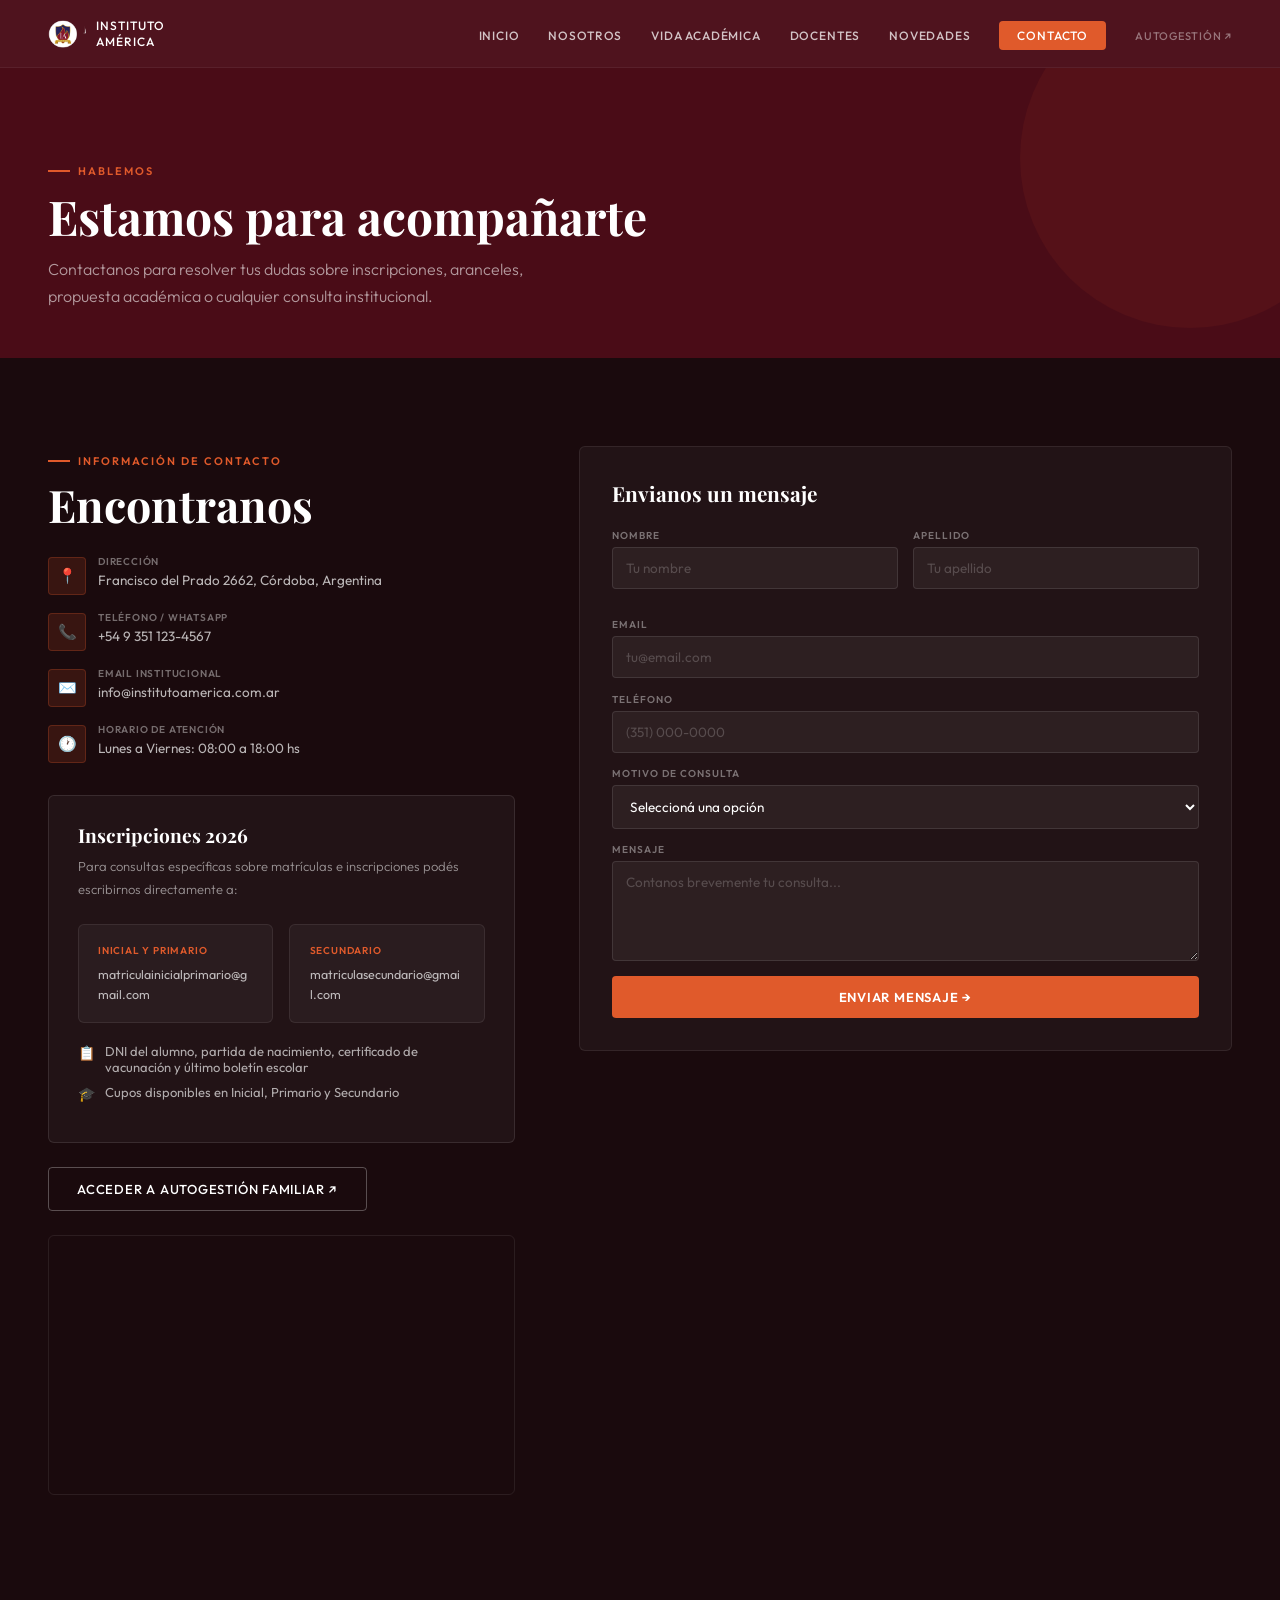
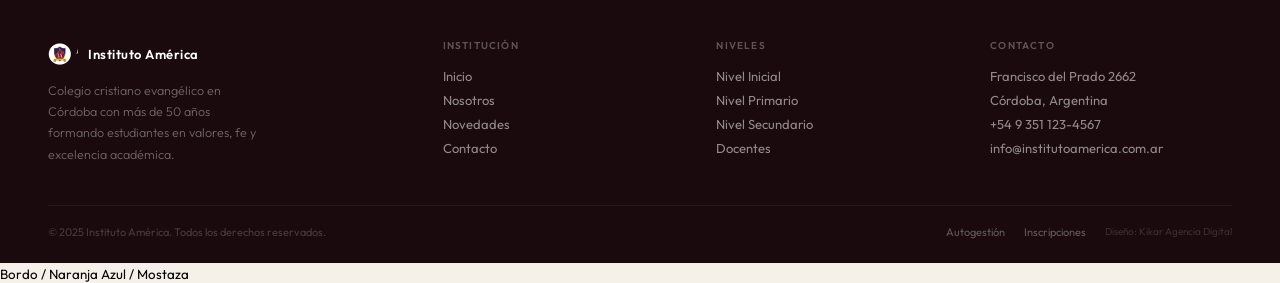
==== commit 0e35f6da: "fix switch colores" ====
--- a/contacto.html
+++ b/contacto.html
@@ -172,10 +172,7 @@
 document.querySelectorAll('.reveal').forEach(el=>obs.observe(el));
 </script>
 
-<!-- THEME SWITCH (dev only — remove before delivery) -->
-<div class="theme-switch" id="themeSwitch">
-  <div class="theme-switch-label">Modo prueba colores</div>
-  <button class="btn-original active" onclick="setTheme('original')">Bordo / Naranja</button>
+<button class="btn-original active" onclick="setTheme('original')">Bordo / Naranja</button>
   <button class="btn-institucional" onclick="setTheme('institucional')">Azul / Mostaza</button>
 </div>
 
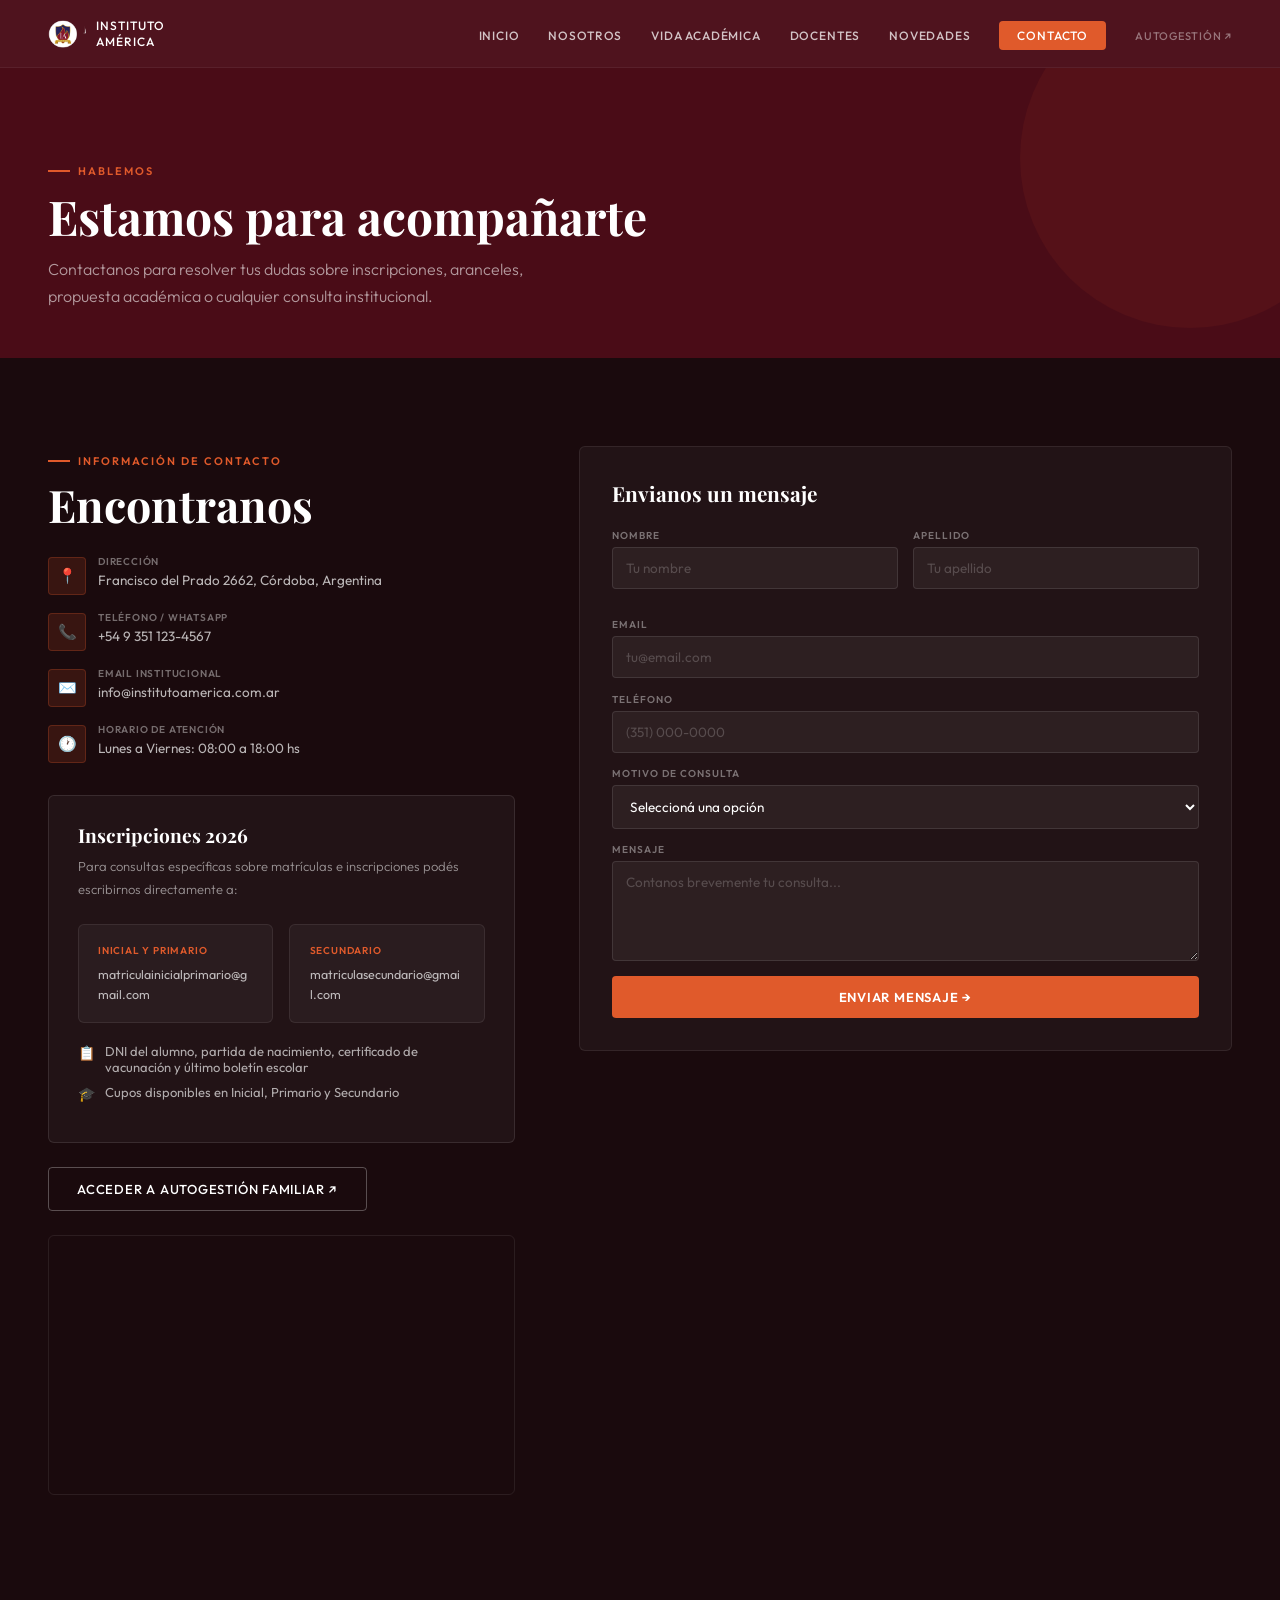
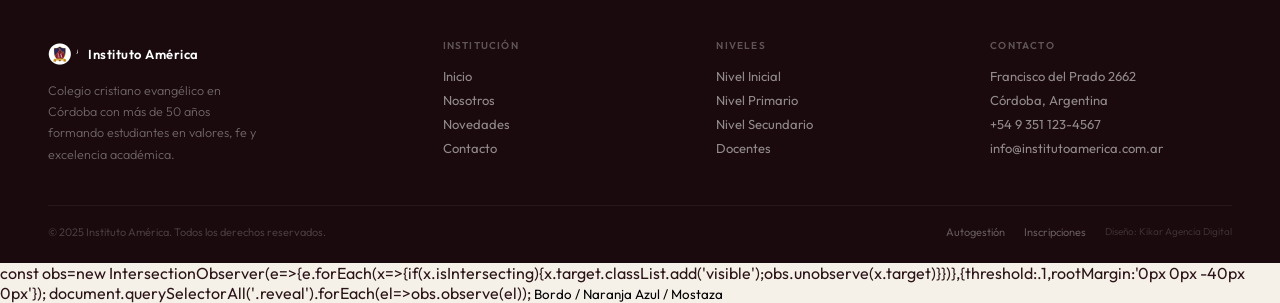
==== commit 33ae615c: "slideshow fix inline styles" ====
--- a/contacto.html
+++ b/contacto.html
@@ -119,30 +119,47 @@
     </div>
 
     <!-- FORM -->
-    <div class="contacto-form reveal d1">
-      <h3 style="font-family:'Playfair Display',serif;font-size:1.3rem;color:#fff;margin-bottom:1.4rem">Envianos un mensaje</h3>
-      <div class="form-row" style="margin-bottom:.9rem">
-        <div class="form-group"><label>Nombre</label><input type="text" placeholder="Tu nombre"></div>
-        <div class="form-group"><label>Apellido</label><input type="text" placeholder="Tu apellido"></div>
-      </div>
-      <div class="form-group"><label>Email</label><input type="email" placeholder="tu@email.com"></div>
-      <div class="form-group"><label>Teléfono</label><input type="tel" placeholder="(351) 000-0000"></div>
-      <div class="form-group">
-        <label>Motivo de consulta</label>
-        <select>
-          <option value="" disabled selected>Seleccioná una opción</option>
-          <option>Inscripción Nivel Inicial</option>
-          <option>Inscripción Nivel Primario</option>
-          <option>Inscripción Nivel Secundario</option>
-          <option>Información académica</option>
-          <option>Aranceles y becas</option>
-          <option>Trabajo docente</option>
-          <option>Otro</option>
-        </select>
-      </div>
-      <div class="form-group"><label>Mensaje</label><textarea placeholder="Contanos brevemente tu consulta..."></textarea></div>
-      <button class="btn-primary" style="width:100%;justify-content:center" onclick="handleSubmit(this)">Enviar mensaje →</button>
-      <p id="form-success" style="display:none;margin-top:1rem;font-size:13px;color:var(--naranja);text-align:center">✓ ¡Mensaje enviado! Nos comunicaremos a la brevedad.</p>
+    <div class="contacto-form reveal d1" id="formContainer">
+      <!-- FORMULARIO -->
+      <div id="formContent">
+        <h3 style="font-family:'Playfair Display',serif;font-size:1.3rem;color:#fff;margin-bottom:1.4rem">Envianos un mensaje</h3>
+        <div class="form-row" style="margin-bottom:.9rem">
+          <div class="form-group"><label>Nombre</label><input type="text" id="fNombre" placeholder="Tu nombre" required></div>
+          <div class="form-group"><label>Apellido</label><input type="text" id="fApellido" placeholder="Tu apellido" required></div>
+        </div>
+        <div class="form-group"><label>Email</label><input type="email" id="fEmail" placeholder="tu@email.com" required></div>
+        <div class="form-group"><label>Teléfono</label><input type="tel" id="fTelefono" placeholder="(351) 000-0000"></div>
+        <div class="form-group">
+          <label>Motivo de consulta</label>
+          <select id="fMotivo">
+            <option value="" disabled selected>Seleccioná una opción</option>
+            <option>Inscripción Nivel Inicial</option>
+            <option>Inscripción Nivel Primario</option>
+            <option>Inscripción Nivel Secundario</option>
+            <option>Información académica</option>
+            <option>Aranceles y becas</option>
+            <option>Trabajo docente</option>
+            <option>Otro</option>
+          </select>
+        </div>
+        <div class="form-group"><label>Mensaje</label><textarea id="fMensaje" placeholder="Contanos brevemente tu consulta..."></textarea></div>
+        <button class="btn-primary" id="btnEnviar" style="width:100%;justify-content:center" onclick="enviarFormulario()">Enviar mensaje →</button>
+        <p id="formError" style="display:none;margin-top:.8rem;font-size:12px;color:#ff6b6b;text-align:center"></p>
+      </div>
+
+      <!-- ESTADO: ENVIADO -->
+      <div id="formSuccess" style="display:none;text-align:center;padding:3rem 1.5rem">
+        <div style="width:72px;height:72px;border-radius:50%;background:rgba(224,90,43,.15);display:flex;align-items:center;justify-content:center;margin:0 auto 1.5rem;animation:scaleIn .5s cubic-bezier(.34,1.56,.64,1)">
+          <svg width="32" height="32" viewBox="0 0 24 24" fill="none" stroke="var(--naranja)" stroke-width="2.5" stroke-linecap="round" stroke-linejoin="round"><polyline points="20 6 9 17 4 12"></polyline></svg>
+        </div>
+        <h3 style="font-family:'Playfair Display',serif;font-size:1.5rem;color:#fff;margin-bottom:.6rem">¡Solicitud enviada!</h3>
+        <p style="color:rgba(255,255,255,.6);font-size:13.5px;line-height:1.7;max-width:320px;margin:0 auto 1.5rem;font-weight:300">Recibimos tu consulta correctamente. Nos vamos a comunicar con vos a la brevedad.</p>
+        <div style="padding:1rem;background:rgba(255,255,255,.04);border:1px solid rgba(255,255,255,.08);border-radius:6px;margin-bottom:1.5rem">
+          <p style="font-size:11px;color:rgba(255,255,255,.35);text-transform:uppercase;letter-spacing:.1em;margin-bottom:.3rem">Datos enviados</p>
+          <p id="resumenEnvio" style="font-size:13px;color:rgba(255,255,255,.6);line-height:1.6"></p>
+        </div>
+        <button class="btn-primary" style="background:rgba(255,255,255,.08);border:1px solid rgba(255,255,255,.2);width:100%;justify-content:center" onclick="resetFormulario()">Enviar otra consulta</button>
+      </div>
     </div>
 
   </div>
@@ -164,10 +181,119 @@
 <script>
 window.addEventListener('scroll',()=>document.getElementById('navbar').classList.toggle('scrolled',scrollY>50));
 function toggleMenu(){document.getElementById('mobileMenu').classList.toggle('open')}
-function handleSubmit(btn){
-  btn.textContent='Enviando...';btn.disabled=true;
-  setTimeout(()=>{ btn.textContent='Enviado ✓'; document.getElementById('form-success').style.display='block'; },800);
+
+// ─── GOOGLE SHEETS FORM ─────────────────────────────────
+// INSTRUCCIONES PARA CONECTAR:
+// 1. Creá un Google Sheet nuevo
+// 2. En la primera fila poné los encabezados: Fecha | Nombre | Apellido | Email | Teléfono | Motivo | Mensaje
+// 3. Andá a Extensiones → Apps Script
+// 4. Pegá este código:
+//
+//   function doPost(e) {
+//     var sheet = SpreadsheetApp.getActiveSpreadsheet().getActiveSheet();
+//     var data = JSON.parse(e.postData.contents);
+//     sheet.appendRow([
+//       new Date(),
+//       data.nombre,
+//       data.apellido,
+//       data.email,
+//       data.telefono,
+//       data.motivo,
+//       data.mensaje
+//     ]);
+//     return ContentService.createTextOutput(JSON.stringify({result: 'ok'}))
+//       .setMimeType(ContentService.MimeType.JSON);
+//   }
+//
+// 5. Hacé click en "Implementar" → "Nueva implementación"
+// 6. Tipo: "App web", Ejecutar como: "Yo", Acceso: "Cualquier persona"
+// 7. Copiá la URL y pegala abajo reemplazando PEGAR_URL_ACA
+
+var GOOGLE_SHEET_URL = 'PEGAR_URL_ACA';
+
+function enviarFormulario() {
+  var nombre = document.getElementById('fNombre').value.trim();
+  var apellido = document.getElementById('fApellido').value.trim();
+  var email = document.getElementById('fEmail').value.trim();
+  var telefono = document.getElementById('fTelefono').value.trim();
+  var motivo = document.getElementById('fMotivo').value;
+  var mensaje = document.getElementById('fMensaje').value.trim();
+  var errorEl = document.getElementById('formError');
+  var btn = document.getElementById('btnEnviar');
+
+  // Validación
+  errorEl.style.display = 'none';
+  if (!nombre || !apellido || !email) {
+    errorEl.textContent = 'Por favor completá nombre, apellido y email.';
+    errorEl.style.display = 'block';
+    return;
+  }
+  if (!email.includes('@') || !email.includes('.')) {
+    errorEl.textContent = 'Ingresá un email válido.';
+    errorEl.style.display = 'block';
+    return;
+  }
+
+  // UI loading
+  btn.textContent = 'Enviando...';
+  btn.disabled = true;
+  btn.style.opacity = '.6';
+
+  var payload = {
+    nombre: nombre,
+    apellido: apellido,
+    email: email,
+    telefono: telefono,
+    motivo: motivo,
+    mensaje: mensaje
+  };
+
+  // Si la URL del Sheet está configurada, enviar
+  if (GOOGLE_SHEET_URL && GOOGLE_SHEET_URL !== 'PEGAR_URL_ACA') {
+    fetch(GOOGLE_SHEET_URL, {
+      method: 'POST',
+      mode: 'no-cors',
+      headers: { 'Content-Type': 'application/json' },
+      body: JSON.stringify(payload)
+    }).then(function() {
+      mostrarExito(payload);
+    }).catch(function(err) {
+      // no-cors siempre llega acá pero igual se envía
+      mostrarExito(payload);
+    });
+  } else {
+    // Sin sheet configurado: simular envío para demo
+    setTimeout(function() { mostrarExito(payload); }, 800);
+  }
 }
+
+function mostrarExito(data) {
+  document.getElementById('formContent').style.display = 'none';
+  document.getElementById('formSuccess').style.display = 'block';
+  document.getElementById('resumenEnvio').innerHTML =
+    '<strong>' + data.nombre + ' ' + data.apellido + '</strong><br>' +
+    data.email + (data.telefono ? ' · ' + data.telefono : '') +
+    (data.motivo ? '<br>' + data.motivo : '');
+}
+
+function resetFormulario() {
+  document.getElementById('formContent').style.display = 'block';
+  document.getElementById('formSuccess').style.display = 'none';
+  document.getElementById('fNombre').value = '';
+  document.getElementById('fApellido').value = '';
+  document.getElementById('fEmail').value = '';
+  document.getElementById('fTelefono').value = '';
+  document.getElementById('fMotivo').selectedIndex = 0;
+  document.getElementById('fMensaje').value = '';
+  var btn = document.getElementById('btnEnviar');
+  btn.textContent = 'Enviar mensaje →';
+  btn.disabled = false;
+  btn.style.opacity = '1';
+}
+
+var obs=new IntersectionObserver(function(e){e.forEach(function(x){if(x.isIntersecting){x.target.classList.add('visible');obs.unobserve(x.target)}})},{threshold:.1,rootMargin:'0px 0px -40px 0px'});
+document.querySelectorAll('.reveal').forEach(function(el){obs.observe(el)});
+</script>
 const obs=new IntersectionObserver(e=>{e.forEach(x=>{if(x.isIntersecting){x.target.classList.add('visible');obs.unobserve(x.target)}})},{threshold:.1,rootMargin:'0px 0px -40px 0px'});
 document.querySelectorAll('.reveal').forEach(el=>obs.observe(el));
 </script>
--- a/css/styles.css
+++ b/css/styles.css
@@ -18,61 +18,58 @@
 }
 html { scroll-behavior: smooth; }
 
-/* ─── ALTERNATE PALETTE (institutional escudo colors) ─── */
+/* ─── ALTERNATE PALETTE (mixed: bordo + azul navy + mostaza) ─── */
 [data-theme="institucional"] {
-  --bordo:    #86162E;
-  --bordo2:   #6B1124;
-  --bordo3:   #A01E38;
+  /* Acento naranja → mostaza/dorado */
   --naranja:  #C99616;
   --naranja2: #D9A82A;
-  --crema:    #F5F2EB;
-  --oscuro:   #0F0A1E;
-  --texto:    #1E1830;
-  --gris:     #5A5570;
-}
+  /* Bordo se mantiene en variables pero oscurece un poco */
+  --bordo:    #4A0C17;
+  --bordo2:   #6B1220;
+  --bordo3:   #86162E;
+  --crema:    #F4F2ED;
+  --oscuro:   #0D0A1A;
+}
+/* Nav → azul navy */
 [data-theme="institucional"] nav {
   background: rgba(39,36,93,0.97);
 }
 [data-theme="institucional"] nav.scrolled {
   box-shadow: 0 4px 24px rgba(39,36,93,.4);
 }
-[data-theme="institucional"] .page-header,
-[data-theme="institucional"] .section-dark,
+[data-theme="institucional"] .mobile-menu {
+  background: #27245D;
+  border-bottom-color: #C99616;
+}
+/* Hero → bordo se mantiene (ya les gustó) */
+
+/* Versículo strip → azul navy */
 [data-theme="institucional"] .versiculo {
   background: #27245D;
 }
+/* Values strip → azul navy */
+[data-theme="institucional"] .values-strip {
+  background: #27245D;
+}
+/* Admisiones (section-darker) → azul oscuro */
 [data-theme="institucional"] .section-darker {
-  background: #0F0A1E;
-}
+  background: #0D0A1A;
+}
+/* Reflexion (section-mid) → azul medio */
 [data-theme="institucional"] .section-mid {
   background: #352E6B;
 }
-[data-theme="institucional"] .values-strip {
-  background: #27245D;
-}
-[data-theme="institucional"] .hero {
-  background: #27245D;
-}
-[data-theme="institucional"] .hero-bg {
-  background: radial-gradient(ellipse at 70% 50%, rgba(201,150,22,.12) 0%, transparent 60%),
-              linear-gradient(135deg, #27245D 0%, #0F0A1E 100%);
-}
-[data-theme="institucional"] .hero-img-half::before {
-  background: linear-gradient(to right, #27245D 0%, transparent 40%);
-}
+/* Video section → azul medio */
+
+/* Nivel cards overlay → azul oscuro */
 [data-theme="institucional"] .nivel-card::before {
   background: linear-gradient(to top, rgba(15,10,30,.9) 0%, rgba(15,10,30,.2) 50%, transparent 100%);
 }
-[data-theme="institucional"] .mision-card,
-[data-theme="institucional"] .docente-card,
-[data-theme="institucional"] .novedad-card,
-[data-theme="institucional"] .novedad-full {
-  border-top-color: var(--naranja);
-}
-[data-theme="institucional"] .pilar {
-  border-left-color: var(--naranja);
-  background: rgba(39,36,93,.06);
-}
+/* Niveles section → azul navy */
+[data-theme="institucional"] .section-dark {
+  background: #27245D;
+}
+/* Section titles en fondos claros → azul navy */
 [data-theme="institucional"] .section-title {
   color: #27245D;
 }
@@ -80,28 +77,61 @@
 [data-theme="institucional"] .docente-nombre {
   color: #27245D;
 }
-[data-theme="institucional"] .nivel-badge,
-[data-theme="institucional"] .nivel-tag {
-  background: #27245D;
-}
-[data-theme="institucional"] footer {
-  background: #0F0A1E;
-}
+/* Pilares → azul suave */
+[data-theme="institucional"] .pilar {
+  border-left-color: #C99616;
+  background: rgba(39,36,93,.06);
+}
+/* CTA nav → mostaza */
 [data-theme="institucional"] .nav-cta {
   background: #C99616 !important;
+  color: #0D0A1A !important;
 }
 [data-theme="institucional"] .nav-cta:hover {
   background: #D9A82A !important;
 }
-[data-theme="institucional"] .mobile-menu {
+/* Btn bordo en fondos oscuros → mantiene bordo */
+/* Btn primary mantiene naranja→mostaza via variable */
+
+/* Footer → azul oscuro profundo */
+[data-theme="institucional"] footer {
+  background: #0D0A1A;
+}
+/* Badges y tags → azul navy */
+[data-theme="institucional"] .nivel-badge,
+[data-theme="institucional"] .nivel-tag,
+[data-theme="institucional"] .novedad-tag {
   background: #27245D;
-  border-bottom-color: #C99616;
-}
-[data-theme="institucional"] .btn-bordo {
-  background: #27245D;
-}
-[data-theme="institucional"] .btn-bordo:hover {
-  background: #352E6B !important;
+}
+/* Page headers en subpáginas → bordo se mantiene (hereda) */
+
+/* Cards mantienen border-top → mostaza via variable */
+[data-theme="institucional"] .mision-card {
+  border-top-color: #C99616;
+}
+/* Hero stats → mostaza */
+[data-theme="institucional"] .stat-num {
+  color: #C99616;
+}
+[data-theme="institucional"] .hero-eyebrow {
+  color: #C99616;
+}
+[data-theme="institucional"] .hero-eyebrow::before {
+  background: #C99616;
+}
+[data-theme="institucional"] .hero-title em {
+  color: #C99616;
+}
+/* Section tags → mostaza */
+[data-theme="institucional"] .section-tag {
+  color: #C99616;
+}
+[data-theme="institucional"] .section-tag::before,
+[data-theme="institucional"] .page-header-tag::before {
+  background: #C99616;
+}
+[data-theme="institucional"] .page-header-tag {
+  color: #C99616;
 }
 
 /* ─── THEME SWITCH BUTTON (dev only) ─── */
@@ -494,6 +524,50 @@
 .footer-credit { font-size: 10px; color: rgba(255,255,255,.15); }
 
 @keyframes fadeUp { from { opacity: 0; transform: translateY(28px); } to { opacity: 1; transform: translateY(0); } }
+@keyframes scaleIn { from { opacity: 0; transform: scale(.5); } to { opacity: 1; transform: scale(1); } }
+
+/* ─── HOVER SLIDESHOW ─────────────────────────────────── */
+.slider-wrap {
+  display: grid;
+  grid-template-columns: 1fr 1.3fr;
+  gap: 3rem;
+  align-items: center;
+  min-height: 420px;
+}
+.slider-nav { display: flex; flex-direction: column; }
+.slider-item {
+  display: flex; align-items: center; gap: 1rem;
+  padding: 1.2rem 0; border-bottom: 1px solid var(--gris-l);
+  cursor: pointer; transition: all .3s ease;
+  text-decoration: none; color: inherit;
+}
+.slider-item:last-child { border-bottom: none; }
+.slider-item:hover, .slider-item.active { padding-left: .5rem; }
+.slider-num {
+  font-family: 'Playfair Display', serif; font-size: 1.6rem; font-weight: 700;
+  color: var(--gris-l); transition: color .3s; min-width: 34px;
+}
+.slider-item.active .slider-num, .slider-item:hover .slider-num { color: var(--naranja); }
+.slider-text {
+  font-family: 'Playfair Display', serif; font-size: 1.6rem; font-weight: 700;
+  color: rgba(74,12,23,.25); transition: color .3s; flex: 1;
+}
+.slider-item.active .slider-text, .slider-item:hover .slider-text { color: var(--bordo); }
+.slider-arrow { font-size: 1.2rem; color: var(--naranja); opacity: 0; transform: translateX(-8px); transition: all .3s; }
+.slider-item.active .slider-arrow, .slider-item:hover .slider-arrow { opacity: 1; transform: translateX(0); }
+.slider-images {
+  position: relative; aspect-ratio: 16/10; border-radius: 6px;
+  overflow: hidden; background: var(--gris-l);
+}
+.slider-img {
+  position: absolute; inset: 0; width: 100%; height: 100%;
+  object-fit: cover;
+  clip-path: polygon(0 0, 100% 0, 100% 0, 0 0);
+  transition: clip-path .65s cubic-bezier(.33,1,.68,1);
+}
+.slider-img.active {
+  clip-path: polygon(0 0, 100% 0, 100% 100%, 0 100%);
+}
 
 /* ═══════════════════════════════════════════════════════════
    RESPONSIVE
@@ -502,6 +576,10 @@
   nav { padding: 0 1.5rem; }
   .nav-links { gap: 1.2rem; }
   .section, .section-sm { padding: 4rem 1.5rem; }
+  .slider-wrap { grid-template-columns: 1fr; gap: 1.5rem; }
+  .slider-text { font-size: 1.2rem; }
+  .slider-num { font-size: 1.2rem; }
+  .slider-images { aspect-ratio: 16/9; }
   .nosotros-grid, .admisiones-grid, .contacto-grid, .contacto-layout { grid-template-columns: 1fr; gap: 2.5rem; }
   .niveles-grid { grid-template-columns: 1fr; }
   .nivel-card { aspect-ratio: 16/9; }
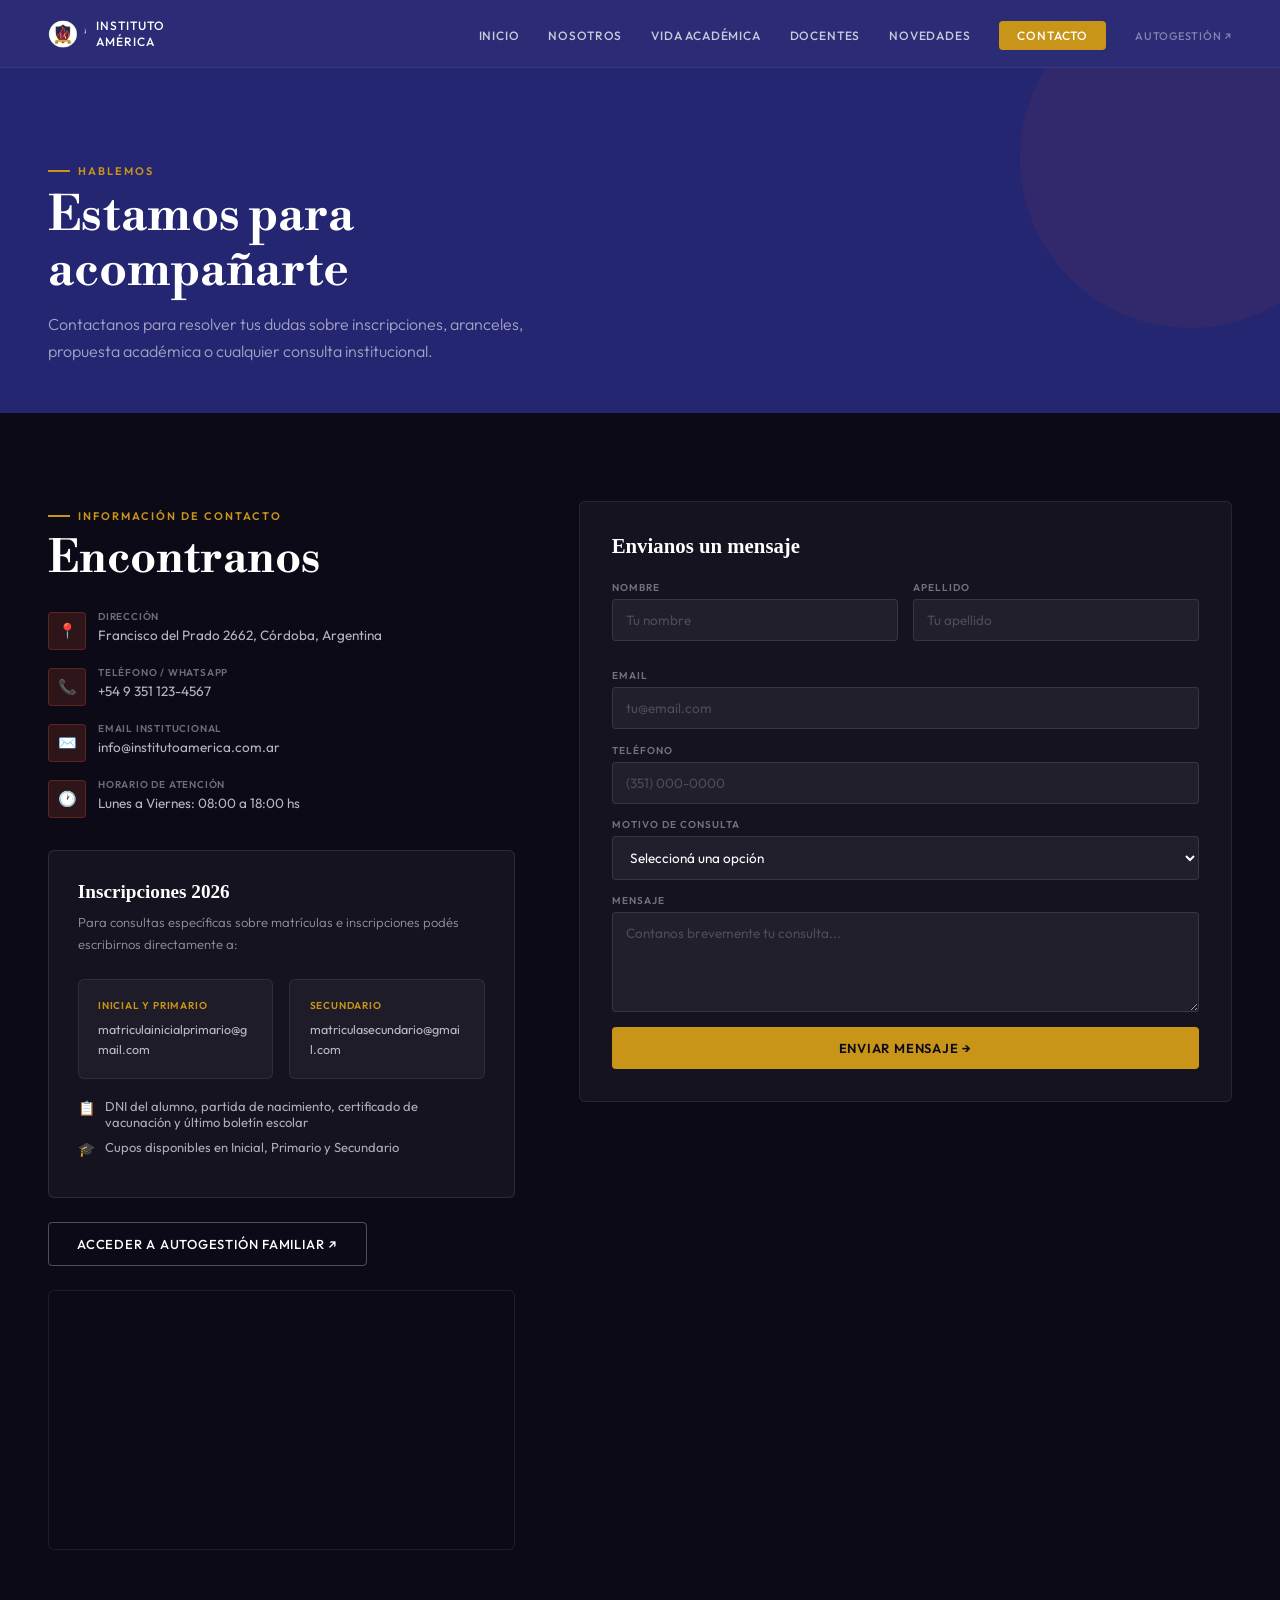
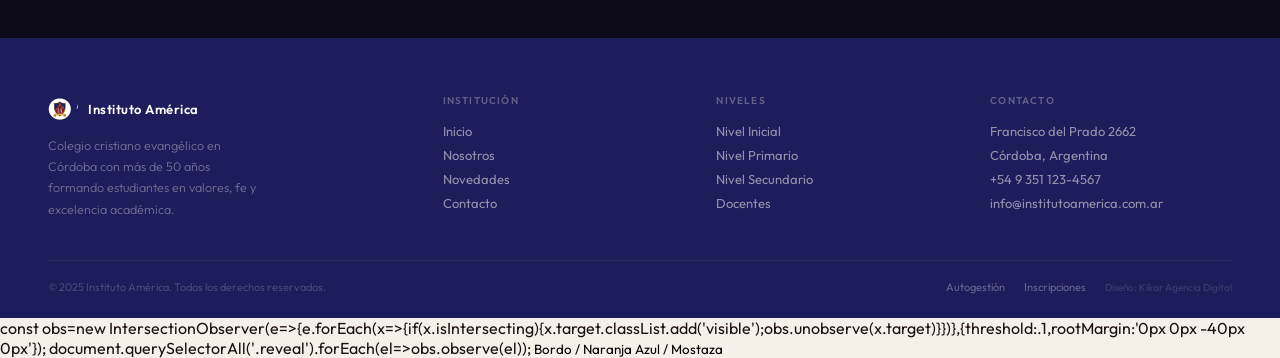
==== commit 5c77decb: "paleta oficial, Bodoni, natacion" ====
--- a/contacto.html
+++ b/contacto.html
@@ -6,7 +6,7 @@
 <title>Contacto — Instituto América Córdoba</title>
 <meta name="description" content="Contactá al Instituto América para inscripciones, información académica o cualquier consulta. Francisco del Prado 2662, Córdoba.">
 <link rel="preconnect" href="https://fonts.googleapis.com">
-<link href="https://fonts.googleapis.com/css2?family=Playfair+Display:ital,wght@0,700;0,900;1,700&family=Outfit:wght@300;400;500;600&display=swap" rel="stylesheet">
+<link href="https://fonts.googleapis.com/css2?family=Libre+Bodoni:ital,wght@0,400;0,700;1,400;1,700&family=Outfit:wght@300;400;500;600&display=swap" rel="stylesheet">
 <link rel="stylesheet" href="css/styles.css">
 <style>
 .contacto-layout { display: grid; grid-template-columns: 1fr 1.4fr; gap: 4rem; align-items: start; }
@@ -14,14 +14,14 @@
 .admisiones-box h3 { font-family: 'Playfair Display', serif; font-size: 1.2rem; font-weight: 700; color: #fff; margin-bottom: .5rem; }
 .admisiones-box p { font-size: 13px; color: rgba(255,255,255,.55); line-height: 1.7; font-weight: 300; margin-bottom: 1rem; }
 .detail-row { display: flex; gap: 10px; font-size: 13px; color: rgba(255,255,255,.65); margin-bottom: .6rem; align-items: flex-start; }
-.detail-row span:first-child { color: var(--naranja); flex-shrink: 0; font-size: 14px; margin-top: 1px; }
+.detail-row span:first-child { color: var(--dorado); flex-shrink: 0; font-size: 14px; margin-top: 1px; }
 .map-embed { width: 100%; height: 260px; border-radius: 6px; overflow: hidden; margin-top: 1.5rem; border: 1px solid rgba(255,255,255,.08); }
 .map-embed iframe { width: 100%; height: 100%; border: none; filter: grayscale(30%) contrast(1.1); }
 .email-cards { display: grid; grid-template-columns: 1fr 1fr; gap: 1rem; margin-top: 1.5rem; }
 .email-card { background: rgba(255,255,255,.04); border: 1px solid rgba(255,255,255,.08); border-radius: 6px; padding: 1.2rem; }
-.email-card .nivel { font-size: 10px; font-weight: 600; color: var(--naranja); text-transform: uppercase; letter-spacing: .08em; margin-bottom: .4rem; }
+.email-card .nivel { font-size: 10px; font-weight: 600; color: var(--dorado); text-transform: uppercase; letter-spacing: .08em; margin-bottom: .4rem; }
 .email-card a { font-size: 12.5px; color: rgba(255,255,255,.7); word-break: break-all; }
-.email-card a:hover { color: var(--naranja); }
+.email-card a:hover { color: var(--dorado); }
 @media(max-width:1024px){ .contacto-layout { grid-template-columns: 1fr; } .email-cards { grid-template-columns: 1fr; } }
 </style>
 </head>
@@ -55,7 +55,7 @@
 
     <!-- INFO -->
     <div class="reveal">
-      <div class="section-tag" style="color:var(--naranja)">Información de contacto</div>
+      <div class="section-tag" style="color:var(--dorado)">Información de contacto</div>
       <h2 class="section-title light" style="margin-bottom:1.5rem">Encontranos</h2>
 
       <div class="contact-item">
@@ -150,7 +150,7 @@
       <!-- ESTADO: ENVIADO -->
       <div id="formSuccess" style="display:none;text-align:center;padding:3rem 1.5rem">
         <div style="width:72px;height:72px;border-radius:50%;background:rgba(224,90,43,.15);display:flex;align-items:center;justify-content:center;margin:0 auto 1.5rem;animation:scaleIn .5s cubic-bezier(.34,1.56,.64,1)">
-          <svg width="32" height="32" viewBox="0 0 24 24" fill="none" stroke="var(--naranja)" stroke-width="2.5" stroke-linecap="round" stroke-linejoin="round"><polyline points="20 6 9 17 4 12"></polyline></svg>
+          <svg width="32" height="32" viewBox="0 0 24 24" fill="none" stroke="var(--dorado)" stroke-width="2.5" stroke-linecap="round" stroke-linejoin="round"><polyline points="20 6 9 17 4 12"></polyline></svg>
         </div>
         <h3 style="font-family:'Playfair Display',serif;font-size:1.5rem;color:#fff;margin-bottom:.6rem">¡Solicitud enviada!</h3>
         <p style="color:rgba(255,255,255,.6);font-size:13.5px;line-height:1.7;max-width:320px;margin:0 auto 1.5rem;font-weight:300">Recibimos tu consulta correctamente. Nos vamos a comunicar con vos a la brevedad.</p>
@@ -209,7 +209,7 @@
 // 6. Tipo: "App web", Ejecutar como: "Yo", Acceso: "Cualquier persona"
 // 7. Copiá la URL y pegala abajo reemplazando PEGAR_URL_ACA
 
-var GOOGLE_SHEET_URL = 'PEGAR_URL_ACA';
+var GOOGLE_SHEET_URL = 'https://script.google.com/macros/s/AKfycbySO0Jp_jww7HxwGN9JeB_aE2eAjJT3Hl_qMX8Gjb5RmFNcAboZOWudZqeCNNCb_2twHw/exec';
 
 function enviarFormulario() {
   var nombre = document.getElementById('fNombre').value.trim();
--- a/css/styles.css
+++ b/css/styles.css
@@ -4,135 +4,26 @@
 
 *, *::before, *::after { margin: 0; padding: 0; box-sizing: border-box; }
 :root {
-  --bordo:    #4A0C17;
-  --bordo2:   #6B1220;
-  --bordo3:   #8B1A2E;
-  --naranja:  #E05A2B;
-  --naranja2: #F07A50;
+  /* Paleta oficial Instituto América */
+  --bordo:    #771005;   /* PANTONE P 50-16 C */
+  --bordo2:   #5C0C04;
+  --bordo3:   #8B1A0A;
+  --azul:     #252671;   /* PANTONE P 100-8 C */
+  --azul2:    #1C1D5A;
+  --dorado:   #C89519;   /* PANTONE 10122C Dorado */
+  --dorado2:  #B08010;
+  /* Naranja queda como acento cálido secundario */
+  --naranja:  #C89519;   /* dorado como acento principal */
+  --naranja2: #D9A82A;
   --crema:    #F5F0E8;
   --blanco:   #FFFFFF;
-  --oscuro:   #1A0A0D;
-  --texto:    #2C1518;
-  --gris:     #7A6065;
-  --gris-l:   #E8E0DC;
-}
-html { scroll-behavior: smooth; }
-
-/* ─── ALTERNATE PALETTE (mixed: bordo + azul navy + mostaza) ─── */
-[data-theme="institucional"] {
-  /* Acento naranja → mostaza/dorado */
-  --naranja:  #C99616;
-  --naranja2: #D9A82A;
-  /* Bordo se mantiene en variables pero oscurece un poco */
-  --bordo:    #4A0C17;
-  --bordo2:   #6B1220;
-  --bordo3:   #86162E;
-  --crema:    #F4F2ED;
-  --oscuro:   #0D0A1A;
-}
-/* Nav → azul navy */
-[data-theme="institucional"] nav {
-  background: rgba(39,36,93,0.97);
-}
-[data-theme="institucional"] nav.scrolled {
-  box-shadow: 0 4px 24px rgba(39,36,93,.4);
-}
-[data-theme="institucional"] .mobile-menu {
-  background: #27245D;
-  border-bottom-color: #C99616;
-}
-/* Hero → bordo se mantiene (ya les gustó) */
-
-/* Versículo strip → azul navy */
-[data-theme="institucional"] .versiculo {
-  background: #27245D;
-}
-/* Values strip → azul navy */
-[data-theme="institucional"] .values-strip {
-  background: #27245D;
-}
-/* Admisiones (section-darker) → azul oscuro */
-[data-theme="institucional"] .section-darker {
-  background: #0D0A1A;
-}
-/* Reflexion (section-mid) → azul medio */
-[data-theme="institucional"] .section-mid {
-  background: #352E6B;
-}
-/* Video section → azul medio */
-
-/* Nivel cards overlay → azul oscuro */
-[data-theme="institucional"] .nivel-card::before {
-  background: linear-gradient(to top, rgba(15,10,30,.9) 0%, rgba(15,10,30,.2) 50%, transparent 100%);
-}
-/* Niveles section → azul navy */
-[data-theme="institucional"] .section-dark {
-  background: #27245D;
-}
-/* Section titles en fondos claros → azul navy */
-[data-theme="institucional"] .section-title {
-  color: #27245D;
-}
-[data-theme="institucional"] .novedad-title,
-[data-theme="institucional"] .docente-nombre {
-  color: #27245D;
-}
-/* Pilares → azul suave */
-[data-theme="institucional"] .pilar {
-  border-left-color: #C99616;
-  background: rgba(39,36,93,.06);
-}
-/* CTA nav → mostaza */
-[data-theme="institucional"] .nav-cta {
-  background: #C99616 !important;
-  color: #0D0A1A !important;
-}
-[data-theme="institucional"] .nav-cta:hover {
-  background: #D9A82A !important;
-}
-/* Btn bordo en fondos oscuros → mantiene bordo */
-/* Btn primary mantiene naranja→mostaza via variable */
-
-/* Footer → azul oscuro profundo */
-[data-theme="institucional"] footer {
-  background: #0D0A1A;
-}
-/* Badges y tags → azul navy */
-[data-theme="institucional"] .nivel-badge,
-[data-theme="institucional"] .nivel-tag,
-[data-theme="institucional"] .novedad-tag {
-  background: #27245D;
-}
-/* Page headers en subpáginas → bordo se mantiene (hereda) */
-
-/* Cards mantienen border-top → mostaza via variable */
-[data-theme="institucional"] .mision-card {
-  border-top-color: #C99616;
-}
-/* Hero stats → mostaza */
-[data-theme="institucional"] .stat-num {
-  color: #C99616;
-}
-[data-theme="institucional"] .hero-eyebrow {
-  color: #C99616;
-}
-[data-theme="institucional"] .hero-eyebrow::before {
-  background: #C99616;
-}
-[data-theme="institucional"] .hero-title em {
-  color: #C99616;
-}
-/* Section tags → mostaza */
-[data-theme="institucional"] .section-tag {
-  color: #C99616;
-}
-[data-theme="institucional"] .section-tag::before,
-[data-theme="institucional"] .page-header-tag::before {
-  background: #C99616;
-}
-[data-theme="institucional"] .page-header-tag {
-  color: #C99616;
-}
+  --oscuro:   #0D0A18;
+  --texto:    #1E1010;
+  --gris:     #6A5860;
+  --gris-l:   #E5DDD8;
+}
+html { scroll-behavior: smooth; overflow-x: hidden; }
+*, *::before, *::after { max-width: 100vw; }
 
 /* ─── THEME SWITCH BUTTON (dev only) ─── */
 .theme-switch {
@@ -146,7 +37,7 @@
   letter-spacing: .04em; text-transform: uppercase; transition: all .2s;
 }
 .theme-switch .btn-original {
-  background: #4A0C17; color: #E05A2B;
+  background: #771005; color: #C89519;
 }
 .theme-switch .btn-institucional {
   background: #27245D; color: #C99616;
@@ -177,7 +68,7 @@
   position: fixed; top: 0; left: 0; right: 0; z-index: 200;
   height: 68px; padding: 0 3rem;
   display: flex; align-items: center; justify-content: space-between;
-  background: rgba(74,12,23,.97); backdrop-filter: blur(12px);
+  background: rgba(37,38,113,.97); backdrop-filter: blur(12px);
   border-bottom: 1px solid rgba(255,255,255,.06);
   transition: all .3s ease;
 }
@@ -186,7 +77,7 @@
 .nav-logo-mark {
   width: 36px; height: 36px; background: var(--naranja); border-radius: 4px;
   display: flex; align-items: center; justify-content: center;
-  font-family: 'Playfair Display', serif; font-weight: 900; font-size: 15px; color: #fff; flex-shrink: 0;
+  font-family: 'Libre Bodoni', 'Georgia', serif; font-weight: 900; font-size: 15px; color: #fff; flex-shrink: 0;
 }
 .nav-logo-text { font-size: 12px; font-weight: 500; letter-spacing: .08em; text-transform: uppercase; line-height: 1.3; }
 .nav-links { display: flex; gap: 1.8rem; list-style: none; align-items: center; }
@@ -197,11 +88,11 @@
 }
 .nav-links a:hover, .nav-links a.active { color: #fff; border-bottom-color: var(--naranja); }
 .nav-cta {
-  padding: 7px 18px !important; background: var(--naranja) !important;
+  padding: 7px 18px !important; background: var(--dorado) !important;
   color: #fff !important; border-radius: 4px !important; border-bottom: none !important;
   transition: background .2s !important;
 }
-.nav-cta:hover { background: var(--naranja2) !important; }
+.nav-cta:hover { background: var(--dorado2) !important; }
 .nav-autogestion { opacity: .55; font-size: 11px !important; border-bottom: none !important; }
 
 .hamburger {
@@ -212,7 +103,7 @@
 
 .mobile-menu {
   display: none; position: fixed; top: 68px; left: 0; right: 0;
-  background: var(--bordo); z-index: 199; padding: 1.5rem;
+  background: var(--azul); z-index: 199; padding: 1.5rem;
   flex-direction: column; gap: .6rem; border-bottom: 2px solid var(--naranja);
   max-height: calc(100vh - 68px); overflow-y: auto;
 }
@@ -225,14 +116,14 @@
 
 /* ─── BUTTONS ─────────────────────────────────────────── */
 .btn-primary {
-  padding: 13px 28px; background: var(--naranja); color: #fff;
+  padding: 13px 28px; background: var(--dorado); color: var(--oscuro);
   font-size: 13px; font-weight: 600; letter-spacing: .06em; text-transform: uppercase;
   border-radius: 4px; transition: all .2s;
   display: inline-flex; align-items: center; gap: 6px;
 }
-.btn-primary:hover { background: var(--naranja2); transform: translateY(-2px); box-shadow: 0 8px 20px rgba(224,90,43,.4); }
-.btn-bordo { background: var(--bordo); }
-.btn-bordo:hover { background: var(--bordo2) !important; box-shadow: 0 8px 20px rgba(74,12,23,.3) !important; }
+.btn-primary:hover { background: var(--dorado2); transform: translateY(-2px); box-shadow: 0 8px 20px rgba(224,90,43,.4); }
+.btn-bordo { background: var(--azul); }
+.btn-bordo:hover { background: var(--bordo2) !important; box-shadow: 0 8px 20px rgba(119,16,5,.3) !important; }
 .btn-sec, .btn-ghost {
   padding: 13px 28px; border: 1px solid rgba(255,255,255,.28); color: #fff;
   font-size: 13px; font-weight: 500; letter-spacing: .06em; text-transform: uppercase;
@@ -269,7 +160,7 @@
 }
 .hero-eyebrow::before { content: ''; width: 28px; height: 2px; background: var(--naranja); }
 .hero-title {
-  font-family: 'Playfair Display', serif;
+  font-family: 'Libre Bodoni', 'Georgia', serif;
   font-size: clamp(2.4rem, 5.5vw, 5rem); line-height: 1.06;
   color: #fff; font-weight: 900; margin-bottom: 1.4rem;
 }
@@ -284,12 +175,12 @@
   display: flex; gap: 2.5rem; z-index: 2;
   animation: fadeUp 1s ease .3s both;
 }
-.stat-num { font-family: 'Playfair Display', serif; font-size: 2rem; font-weight: 700; color: var(--naranja); line-height: 1; }
+.stat-num { font-family: 'Libre Bodoni', 'Georgia', serif; font-size: 2rem; font-weight: 700; color: var(--naranja); line-height: 1; }
 .stat-label { font-size: 11px; color: rgba(255,255,255,.45); letter-spacing: .06em; text-transform: uppercase; margin-top: 4px; }
 
 /* ─── PAGE HEADER ─────────────────────────────────────── */
 .page-header {
-  background: var(--bordo); padding: 5.5rem 3rem 3rem;
+  background: var(--azul); padding: 5.5rem 3rem 3rem;
   position: relative; overflow: hidden; margin-top: 68px;
 }
 .page-header::after {
@@ -298,12 +189,12 @@
 }
 .page-header-tag {
   display: inline-flex; align-items: center; gap: 8px;
-  color: var(--naranja); font-size: 11px; font-weight: 600;
+  color: var(--dorado); font-size: 11px; font-weight: 600;
   letter-spacing: .18em; text-transform: uppercase; margin-bottom: .7rem;
 }
-.page-header-tag::before { content: ''; width: 22px; height: 2px; background: var(--naranja); }
+.page-header-tag::before { content: ''; width: 22px; height: 2px; background: var(--dorado); }
 .page-header h1 {
-  font-family: 'Playfair Display', serif; font-size: clamp(2rem, 4vw, 3rem);
+  font-family: 'Libre Bodoni', 'Georgia', serif; font-size: clamp(2rem, 4vw, 3rem);
   font-weight: 700; color: #fff; line-height: 1.15; max-width: 600px;
 }
 .page-header p { font-size: 1rem; color: rgba(255,255,255,.58); margin-top: .7rem; max-width: 540px; font-weight: 300; line-height: 1.7; }
@@ -311,17 +202,17 @@
 /* ─── SECTION ─────────────────────────────────────────── */
 .section    { padding: 5.5rem 3rem; }
 .section-sm { padding: 3.5rem 3rem; }
-.section-dark    { background: var(--bordo); color: #fff; }
+.section-dark    { background: var(--azul); color: #fff; }
 .section-darker  { background: var(--oscuro); color: #fff; }
-.section-mid     { background: var(--bordo2); color: #fff; }
+.section-mid     { background: var(--azul2); color: #fff; }
 .section-tag {
   display: inline-flex; align-items: center; gap: 8px;
-  color: var(--naranja); font-size: 11px; font-weight: 600;
+  color: var(--dorado); font-size: 11px; font-weight: 600;
   letter-spacing: .18em; text-transform: uppercase; margin-bottom: .7rem;
 }
-.section-tag::before { content: ''; width: 22px; height: 2px; background: var(--naranja); }
+.section-tag::before { content: ''; width: 22px; height: 2px; background: var(--dorado); }
 .section-title {
-  font-family: 'Playfair Display', serif; font-size: clamp(1.9rem, 3.5vw, 2.8rem);
+  font-family: 'Libre Bodoni', 'Georgia', serif; font-size: clamp(1.9rem, 3.5vw, 2.8rem);
   font-weight: 700; line-height: 1.15; color: var(--bordo);
 }
 .section-title.light, .section-title-light { color: #fff; }
@@ -335,9 +226,9 @@
 .reveal-delay-3, .d3 { transition-delay: .3s; }
 
 /* ─── VERSÍCULO ───────────────────────────────────────── */
-.versiculo { background: var(--bordo2); padding: 2.5rem 3rem; text-align: center; }
+.versiculo { background: var(--azul2); padding: 2.5rem 3rem; text-align: center; }
 .versiculo blockquote {
-  font-family: 'Playfair Display', serif; font-size: 1.25rem;
+  font-family: 'Libre Bodoni', 'Georgia', serif; font-size: 1.25rem;
   font-style: italic; color: rgba(255,255,255,.88);
   max-width: 660px; margin: 0 auto; line-height: 1.65;
 }
@@ -353,11 +244,11 @@
   display: flex; flex-direction: column; align-items: center; justify-content: center;
   color: #fff; text-align: center; padding: .8rem;
 }
-.accent-num { font-family: 'Playfair Display', serif; font-size: 2.6rem; font-weight: 700; color: var(--naranja); line-height: 1; }
+.accent-num { font-family: 'Libre Bodoni', 'Georgia', serif; font-size: 2.6rem; font-weight: 700; color: var(--naranja); line-height: 1; }
 .accent-lbl { font-size: 10px; font-weight: 500; letter-spacing: .06em; text-transform: uppercase; opacity: .8; margin-top: 3px; line-height: 1.3; }
 .pilares { display: grid; grid-template-columns: 1fr 1fr; gap: .8rem; margin-top: 1.8rem; }
-.pilar { padding: 1rem 1.2rem; border-left: 3px solid var(--naranja); background: rgba(107,18,32,.05); border-radius: 0 4px 4px 0; }
-.pilar-t { font-size: 12px; font-weight: 600; color: var(--bordo); letter-spacing: .06em; text-transform: uppercase; margin-bottom: 3px; }
+.pilar { padding: 1rem 1.2rem; border-left: 3px solid var(--naranja); background: rgba(119,16,5,.05); border-radius: 0 4px 4px 0; }
+.pilar-t { font-size: 12px; font-weight: 600; color: var(--azul); letter-spacing: .06em; text-transform: uppercase; margin-bottom: 3px; }
 .pilar-d { font-size: 12.5px; color: var(--gris); line-height: 1.5; }
 
 /* ─── NIVELES ─────────────────────────────────────────── */
@@ -372,24 +263,24 @@
 }
 .nivel-overlay { position: absolute; bottom: 0; left: 0; right: 0; z-index: 2; padding: 1.8rem; transform: translateY(52px); transition: transform .4s ease; }
 .nivel-card:hover .nivel-overlay { transform: translateY(0); }
-.nivel-num { font-family: 'Playfair Display', serif; font-size: 2.6rem; font-weight: 700; color: var(--naranja); opacity: .35; line-height: 1; display: block; }
-.nivel-name { font-family: 'Playfair Display', serif; font-size: 1.5rem; font-weight: 700; color: #fff; display: block; margin-bottom: .4rem; }
+.nivel-num { font-family: 'Libre Bodoni', 'Georgia', serif; font-size: 2.6rem; font-weight: 700; color: var(--naranja); opacity: .35; line-height: 1; display: block; }
+.nivel-name { font-family: 'Libre Bodoni', 'Georgia', serif; font-size: 1.5rem; font-weight: 700; color: #fff; display: block; margin-bottom: .4rem; }
 .nivel-desc { font-size: 12.5px; color: rgba(255,255,255,.65); line-height: 1.6; font-weight: 300; }
 .nivel-link { display: inline-flex; align-items: center; gap: 5px; color: var(--naranja); font-size: 12px; font-weight: 600; margin-top: 10px; letter-spacing: .06em; text-transform: uppercase; }
 
 /* ─── VALUES STRIP ────────────────────────────────────── */
-.values-strip { background: var(--bordo); display: grid; grid-template-columns: repeat(4,1fr); }
+.values-strip { background: var(--azul); display: grid; grid-template-columns: repeat(4,1fr); }
 .value-item { padding: 2rem; border-right: 1px solid rgba(255,255,255,.08); transition: background .3s; }
 .value-item:last-child { border-right: none; }
 .value-item:hover { background: rgba(255,255,255,.04); }
 .value-icon { font-size: 20px; margin-bottom: 1rem; }
-.value-name { font-family: 'Playfair Display', serif; font-size: 1.1rem; font-weight: 700; color: #fff; margin-bottom: .4rem; }
+.value-name { font-family: 'Libre Bodoni', 'Georgia', serif; font-size: 1.1rem; font-weight: 700; color: #fff; margin-bottom: .4rem; }
 .value-desc { font-size: 12px; color: rgba(255,255,255,.5); line-height: 1.6; font-weight: 300; }
 
 /* ─── NOVEDADES ───────────────────────────────────────── */
 .novedades-grid { display: grid; grid-template-columns: repeat(3,1fr); gap: 1.4rem; margin-top: 2rem; }
 .novedad-card { background: #fff; border-radius: 6px; overflow: hidden; transition: transform .3s, box-shadow .3s; cursor: pointer; }
-.novedad-card:hover { transform: translateY(-5px); box-shadow: 0 18px 40px rgba(107,18,32,.1); }
+.novedad-card:hover { transform: translateY(-5px); box-shadow: 0 18px 40px rgba(119,16,5,.1); }
 .novedad-img { aspect-ratio: 16/10; overflow: hidden; position: relative; }
 .novedad-img img {
   width: 100%; height: 100%;
@@ -397,22 +288,22 @@
   transition: transform .4s;
 }
 .novedad-card:hover .novedad-img img { transform: scale(1.04); }
-.novedad-tag { position: absolute; top: 12px; left: 12px; padding: 4px 10px; background: var(--bordo); color: #fff; font-size: 10px; font-weight: 600; letter-spacing: .08em; text-transform: uppercase; border-radius: 2px; z-index: 2; }
+.novedad-tag { position: absolute; top: 12px; left: 12px; padding: 4px 10px; background: var(--azul); color: #fff; font-size: 10px; font-weight: 600; letter-spacing: .08em; text-transform: uppercase; border-radius: 2px; z-index: 2; }
 .novedad-tag.naranja { background: var(--naranja); }
 .novedad-body { padding: 1.3rem; }
 .novedad-fecha { font-size: 11px; font-weight: 600; color: var(--naranja); text-transform: uppercase; letter-spacing: .1em; margin-bottom: 5px; }
-.novedad-title { font-family: 'Playfair Display', serif; font-size: 1.05rem; font-weight: 700; color: var(--bordo); line-height: 1.3; margin-bottom: .6rem; }
+.novedad-title { font-family: 'Libre Bodoni', 'Georgia', serif; font-size: 1.05rem; font-weight: 700; color: var(--bordo); line-height: 1.3; margin-bottom: .6rem; }
 .novedad-excerpt { font-size: 12.5px; color: var(--gris); line-height: 1.7; font-weight: 300; }
 
 /* ─── ADMISIONES ──────────────────────────────────────── */
 .admisiones-grid { display: grid; grid-template-columns: 1fr 1fr; gap: 4rem; align-items: start; }
-.step { display: flex; gap: 1.4rem; padding: 1.3rem 0; border-bottom: 1px solid rgba(107,18,32,.1); }
+.step { display: flex; gap: 1.4rem; padding: 1.3rem 0; border-bottom: 1px solid rgba(119,16,5,.1); }
 .step:last-child { border-bottom: none; }
-.step-num { font-family: 'Playfair Display', serif; font-size: 1.8rem; font-weight: 700; color: var(--naranja); opacity: .35; flex-shrink: 0; width: 36px; text-align: right; line-height: 1; }
+.step-num { font-family: 'Libre Bodoni', 'Georgia', serif; font-size: 1.8rem; font-weight: 700; color: var(--naranja); opacity: .35; flex-shrink: 0; width: 36px; text-align: right; line-height: 1; }
 .step h4 { font-size: 14px; font-weight: 600; color: var(--bordo); margin-bottom: 3px; }
 .step p { font-size: 12.5px; color: var(--gris); line-height: 1.6; font-weight: 300; }
 .admisiones-box { background: var(--bordo); border-radius: 6px; padding: 2.5rem; color: #fff; }
-.admisiones-box h3 { font-family: 'Playfair Display', serif; font-size: 1.6rem; font-weight: 700; margin-bottom: .8rem; line-height: 1.2; }
+.admisiones-box h3 { font-family: 'Libre Bodoni', 'Georgia', serif; font-size: 1.6rem; font-weight: 700; margin-bottom: .8rem; line-height: 1.2; }
 .admisiones-box p { font-size: 13px; color: rgba(255,255,255,.6); line-height: 1.7; font-weight: 300; margin-bottom: 1.8rem; }
 .detail-row { display: flex; gap: 10px; font-size: 12.5px; color: rgba(255,255,255,.7); margin-bottom: .7rem; align-items: flex-start; }
 .detail-row span:first-child { color: var(--naranja); flex-shrink: 0; font-size: 15px; }
@@ -420,8 +311,8 @@
 /* ─── REFLEXIÓN ───────────────────────────────────────── */
 .reflexion-wrap { max-width: 720px; margin: 0 auto; }
 .reflexion-content { background: rgba(255,255,255,.04); border: 1px solid rgba(255,255,255,.08); border-radius: 6px; padding: 2rem 2.5rem; position: relative; }
-.reflexion-content::before { content: '"'; position: absolute; top: -1rem; left: 1.5rem; font-family: 'Playfair Display', serif; font-size: 5rem; color: var(--naranja); opacity: .3; line-height: 1; }
-.reflexion-titulo { font-family: 'Playfair Display', serif; font-size: 1.3rem; font-weight: 700; color: #fff; margin-bottom: 1rem; }
+.reflexion-content::before { content: '"'; position: absolute; top: -1rem; left: 1.5rem; font-family: 'Libre Bodoni', 'Georgia', serif; font-size: 5rem; color: var(--naranja); opacity: .3; line-height: 1; }
+.reflexion-titulo { font-family: 'Libre Bodoni', 'Georgia', serif; font-size: 1.3rem; font-weight: 700; color: #fff; margin-bottom: 1rem; }
 .reflexion-texto { font-size: 13.5px; color: rgba(255,255,255,.65); line-height: 1.85; font-weight: 300; }
 .reflexion-texto em { color: rgba(255,255,255,.85); font-style: italic; }
 .reflexion-oracion { margin-top: 1.2rem; padding: 1rem 1.2rem; background: rgba(224,90,43,.12); border-left: 3px solid var(--naranja); border-radius: 0 4px 4px 0; }
@@ -454,10 +345,10 @@
 .docente-card {
   background: #fff; border-radius: 6px; overflow: hidden;
   display: block;
-  box-shadow: 0 2px 14px rgba(107,18,32,.07);
+  box-shadow: 0 2px 14px rgba(119,16,5,.07);
   transition: box-shadow .3s, transform .3s;
 }
-.docente-card:hover { transform: translateY(-3px); box-shadow: 0 10px 30px rgba(107,18,32,.12); }
+.docente-card:hover { transform: translateY(-3px); box-shadow: 0 10px 30px rgba(119,16,5,.12); }
 .docente-img-wrap {
   width: 100%; aspect-ratio: 3/4;
   overflow: hidden; background: var(--gris-l);
@@ -472,14 +363,14 @@
 }
 .docente-card:hover .docente-img-wrap img { transform: scale(1.03); }
 .docente-body { padding: 1.4rem 1.5rem; }
-.docente-cargo, .cargo { font-size: 11px; font-weight: 600; color: var(--naranja); text-transform: uppercase; letter-spacing: .07em; margin-bottom: .4rem; }
-.docente-nombre { font-family: 'Playfair Display', serif; font-size: 1.15rem; font-weight: 700; color: var(--bordo); margin-bottom: .7rem; }
+.docente-cargo, .cargo { font-size: 11px; font-weight: 600; color: var(--dorado); text-transform: uppercase; letter-spacing: .07em; margin-bottom: .4rem; }
+.docente-nombre { font-family: 'Libre Bodoni', 'Georgia', serif; font-size: 1.15rem; font-weight: 700; color: var(--bordo); margin-bottom: .7rem; }
 .docente-bio, .docente-info p { font-size: 12.8px; color: var(--gris); line-height: 1.7; font-weight: 300; }
-.docente-info h3 { font-family: 'Playfair Display', serif; font-size: 1.1rem; font-weight: 700; color: var(--bordo); margin-bottom: 3px; }
+.docente-info h3 { font-family: 'Libre Bodoni', 'Georgia', serif; font-size: 1.1rem; font-weight: 700; color: var(--bordo); margin-bottom: 3px; }
 
 /* ─── MISIÓN CARDS ────────────────────────────────────── */
-.mision-card { padding: 1.8rem; background: #fff; border-radius: 6px; box-shadow: 0 2px 12px rgba(107,18,32,.06); border-top: 3px solid var(--naranja); }
-.mision-card h3 { font-family: 'Playfair Display', serif; font-size: 1.1rem; font-weight: 700; color: var(--bordo); margin-bottom: .7rem; }
+.mision-card { padding: 1.8rem; background: #fff; border-radius: 6px; box-shadow: 0 2px 12px rgba(119,16,5,.06); border-top: 3px solid var(--naranja); }
+.mision-card h3 { font-family: 'Libre Bodoni', 'Georgia', serif; font-size: 1.1rem; font-weight: 700; color: var(--bordo); margin-bottom: .7rem; }
 .mision-card p { font-size: 13px; color: var(--gris); line-height: 1.75; font-weight: 300; }
 
 /* ─── GALERÍA ─────────────────────────────────────────── */
@@ -489,28 +380,28 @@
 
 /* ─── CURRÍCULA ───────────────────────────────────────── */
 .curricula-placeholder {
-  background: rgba(107,18,32,.04); border: 2px dashed rgba(107,18,32,.15);
+  background: rgba(119,16,5,.04); border: 2px dashed rgba(119,16,5,.15);
   border-radius: 6px; padding: 2rem; text-align: center;
   color: var(--gris); font-size: 13px; font-style: italic; line-height: 1.75;
 }
 .curricula-table { width: 100%; border-collapse: collapse; margin-top: 1.5rem; font-size: 13px; background: #fff; border-radius: 4px; overflow: hidden; }
 .curricula-table th { background: var(--bordo); color: #fff; padding: 11px 14px; text-align: left; font-weight: 600; letter-spacing: .04em; font-size: 11px; text-transform: uppercase; }
 .curricula-table td { padding: 10px 14px; border-bottom: 1px solid var(--gris-l); color: var(--gris); }
-.curricula-table tr:nth-child(even) td { background: rgba(107,18,32,.03); }
-.curricula-placeholder-row td { color: rgba(107,18,32,.3); font-style: italic; text-align: center; padding: 2rem; }
+.curricula-table tr:nth-child(even) td { background: rgba(119,16,5,.03); }
+.curricula-placeholder-row td { color: rgba(119,16,5,.3); font-style: italic; text-align: center; padding: 2rem; }
 
 /* ─── HISTORIA ────────────────────────────────────────── */
 .historia-item { display: grid; grid-template-columns: 80px 1fr; gap: 1.5rem; padding: 1.5rem 0; border-bottom: 1px solid var(--gris-l); }
 .historia-item:last-child { border-bottom: none; }
-.historia-year { font-family: 'Playfair Display', serif; font-size: 1.6rem; font-weight: 700; color: var(--naranja); line-height: 1; padding-top: 3px; }
+.historia-year { font-family: 'Libre Bodoni', 'Georgia', serif; font-size: 1.6rem; font-weight: 700; color: var(--naranja); line-height: 1; padding-top: 3px; }
 .historia-item h4 { font-size: 14px; font-weight: 600; color: var(--bordo); margin-bottom: 4px; }
 .historia-item p { font-size: 13px; color: var(--gris); line-height: 1.7; font-weight: 300; }
 
 /* ─── FOOTER ──────────────────────────────────────────── */
-footer { background: var(--oscuro); padding: 3.5rem 3rem 1.5rem; }
+footer { background: var(--azul2); padding: 3.5rem 3rem 1.5rem; }
 .footer-grid { display: grid; grid-template-columns: 1.5fr 1fr 1fr 1fr; gap: 2rem; margin-bottom: 2.5rem; }
 .footer-brand .logo-row { display: flex; align-items: center; gap: 10px; margin-bottom: .7rem; }
-.footer-brand .logo-mark { width: 30px; height: 30px; background: var(--naranja); border-radius: 3px; display: flex; align-items: center; justify-content: center; font-family: 'Playfair Display', serif; font-weight: 900; font-size: 12px; color: #fff; }
+.footer-brand .logo-mark { width: 30px; height: 30px; background: var(--naranja); border-radius: 3px; display: flex; align-items: center; justify-content: center; font-family: 'Libre Bodoni', 'Georgia', serif; font-weight: 900; font-size: 12px; color: #fff; }
 .footer-brand .logo-name { color: #fff; font-weight: 600; font-size: 13px; letter-spacing: .04em; }
 .footer-brand p { font-size: 12.5px; color: rgba(255,255,255,.38); line-height: 1.7; max-width: 220px; font-weight: 300; margin-top: .4rem; }
 .footer-col h4 { font-size: 10px; font-weight: 600; color: rgba(255,255,255,.3); letter-spacing: .12em; text-transform: uppercase; margin-bottom: 1rem; }
@@ -544,13 +435,13 @@
 .slider-item:last-child { border-bottom: none; }
 .slider-item:hover, .slider-item.active { padding-left: .5rem; }
 .slider-num {
-  font-family: 'Playfair Display', serif; font-size: 1.6rem; font-weight: 700;
+  font-family: 'Libre Bodoni', 'Georgia', serif; font-size: 1.6rem; font-weight: 700;
   color: var(--gris-l); transition: color .3s; min-width: 34px;
 }
 .slider-item.active .slider-num, .slider-item:hover .slider-num { color: var(--naranja); }
 .slider-text {
-  font-family: 'Playfair Display', serif; font-size: 1.6rem; font-weight: 700;
-  color: rgba(74,12,23,.25); transition: color .3s; flex: 1;
+  font-family: 'Libre Bodoni', 'Georgia', serif; font-size: 1.6rem; font-weight: 700;
+  color: rgba(119,16,5,.2); transition: color .3s; flex: 1;
 }
 .slider-item.active .slider-text, .slider-item:hover .slider-text { color: var(--bordo); }
 .slider-arrow { font-size: 1.2rem; color: var(--naranja); opacity: 0; transform: translateX(-8px); transition: all .3s; }
@@ -581,6 +472,9 @@
   .slider-num { font-size: 1.2rem; }
   .slider-images { aspect-ratio: 16/9; }
   .nosotros-grid, .admisiones-grid, .contacto-grid, .contacto-layout { grid-template-columns: 1fr; gap: 2.5rem; }
+  .contacto-layout { display: flex; flex-direction: column-reverse; gap: 2.5rem; }
+  .contacto-home-grid { grid-template-columns: 1fr !important; gap: 2rem !important; }
+  .natacion-grid { grid-template-columns: 1fr !important; gap: 2rem !important; }
   .niveles-grid { grid-template-columns: 1fr; }
   .nivel-card { aspect-ratio: 16/9; }
   .nivel-overlay { transform: translateY(0); }
@@ -653,4 +547,6 @@
   .reflexion-content::before { font-size: 3.5rem; top: -.5rem; left: 1rem; }
 
   .contacto-form { padding: 1.5rem; }
-}
+  .natacion-grid { grid-template-columns: 1fr !important; }
+  .natacion-card-grid { grid-template-columns: 1fr !important; }
+}
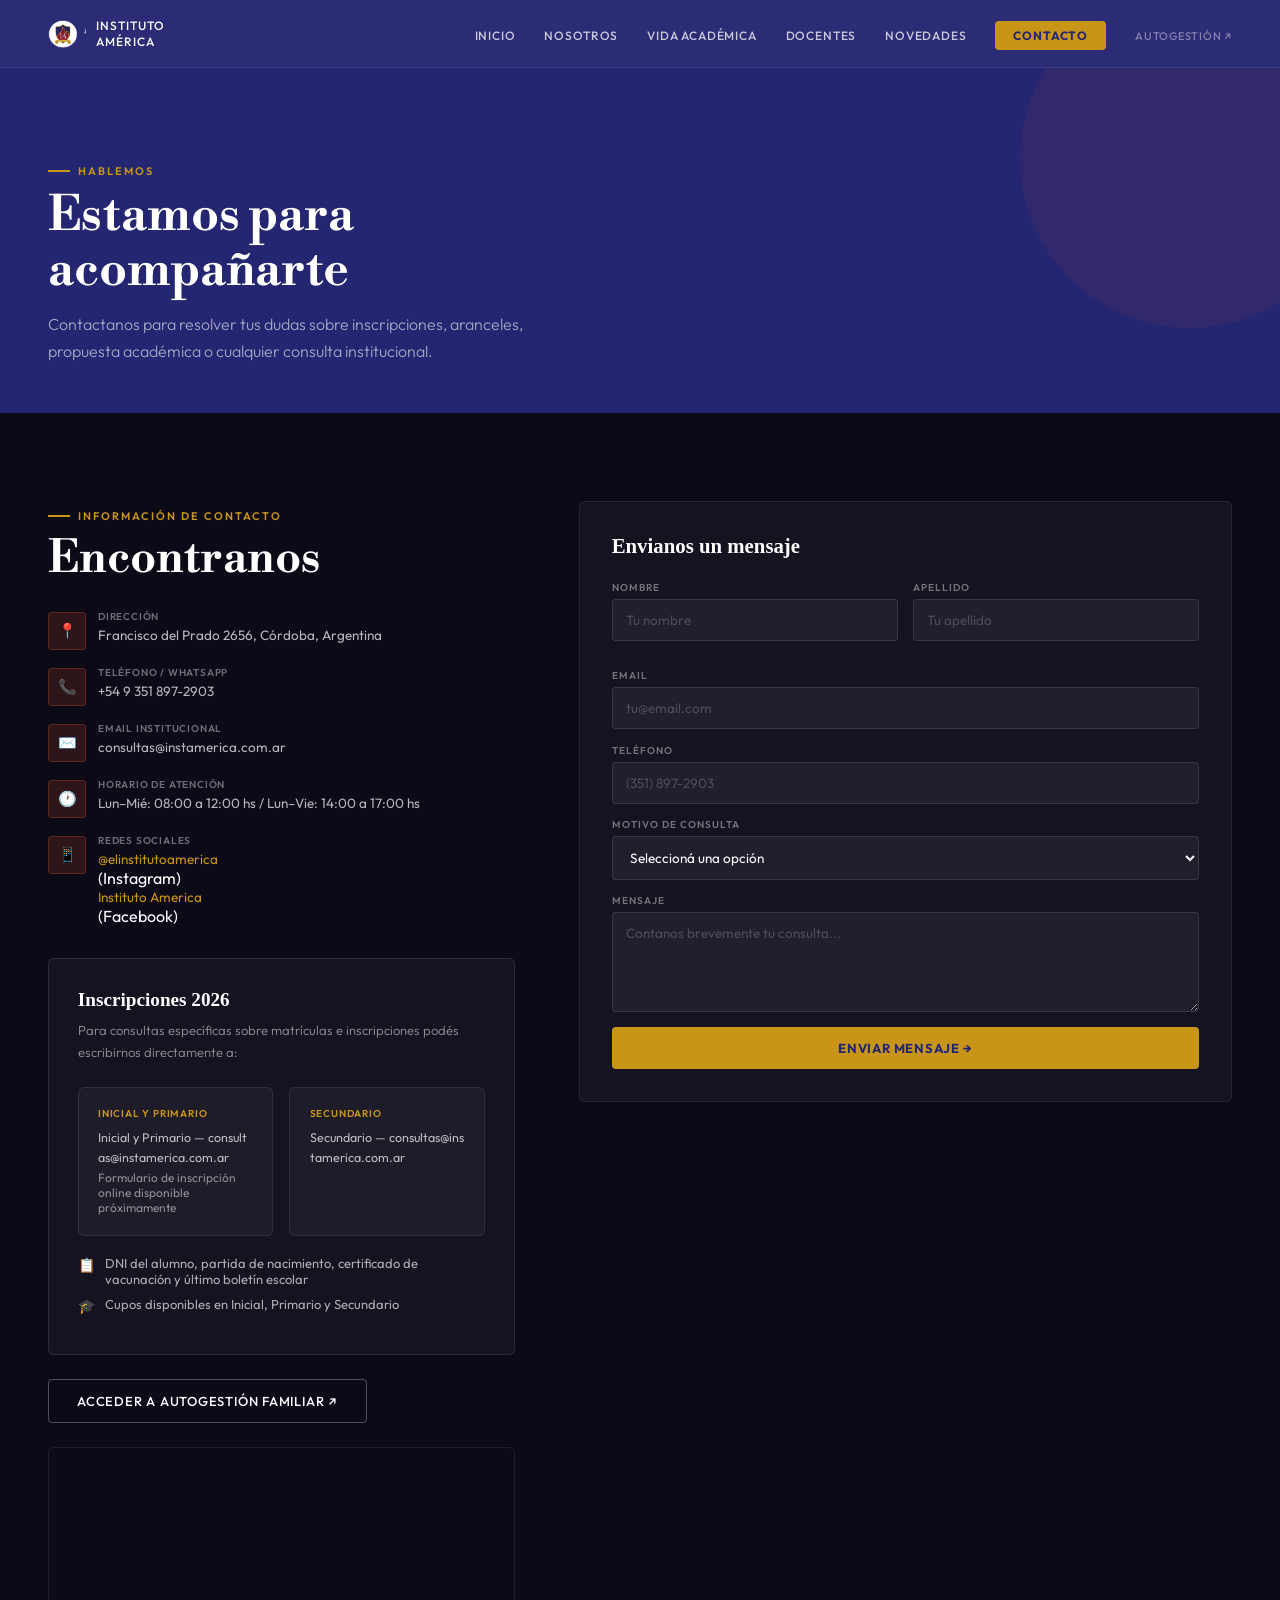
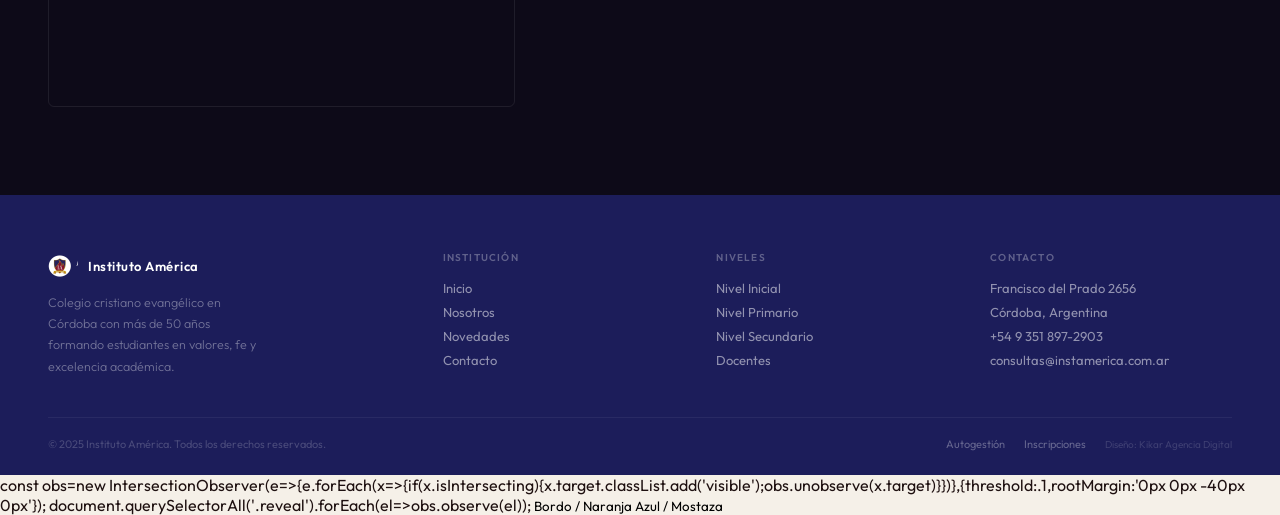
==== commit 3342fe5b: "v11b + fotos COD" ====
--- a/contacto.html
+++ b/contacto.html
@@ -4,7 +4,7 @@
 <meta charset="UTF-8">
 <meta name="viewport" content="width=device-width, initial-scale=1.0">
 <title>Contacto — Instituto América Córdoba</title>
-<meta name="description" content="Contactá al Instituto América para inscripciones, información académica o cualquier consulta. Francisco del Prado 2662, Córdoba.">
+<meta name="description" content="Contactá al Instituto América para inscripciones, información académica o cualquier consulta. Francisco del Prado 2656, Córdoba.">
 <link rel="preconnect" href="https://fonts.googleapis.com">
 <link href="https://fonts.googleapis.com/css2?family=Libre+Bodoni:ital,wght@0,400;0,700;1,400;1,700&family=Outfit:wght@300;400;500;600&display=swap" rel="stylesheet">
 <link rel="stylesheet" href="css/styles.css">
@@ -62,28 +62,36 @@
         <div class="contact-icon">📍</div>
         <div class="contact-text">
           <strong>Dirección</strong>
-          <a href="https://www.google.com/maps/place/Francisco+del+Prado+2662,+X5012+C%C3%B3rdoba" target="_blank">Francisco del Prado 2662, Córdoba, Argentina</a>
+          <a href="https://www.google.com/maps/place/Francisco+del+Prado+2662,+X5012+C%C3%B3rdoba" target="_blank">Francisco del Prado 2656, Córdoba, Argentina</a>
         </div>
       </div>
       <div class="contact-item">
         <div class="contact-icon">📞</div>
         <div class="contact-text">
           <strong>Teléfono / WhatsApp</strong>
-          <a href="https://wa.me/5493511234567">+54 9 351 123-4567</a>
+          <a href="https://wa.me/5493511234567">+54 9 351 897-2903</a>
         </div>
       </div>
       <div class="contact-item">
         <div class="contact-icon">✉️</div>
         <div class="contact-text">
           <strong>Email institucional</strong>
-          <a href="mailto:info@institutoamerica.com.ar">info@institutoamerica.com.ar</a>
+          <a href="mailto:consultas@instamerica.com.ar">consultas@instamerica.com.ar</a>
         </div>
       </div>
       <div class="contact-item">
         <div class="contact-icon">🕐</div>
         <div class="contact-text">
           <strong>Horario de atención</strong>
-          <span>Lunes a Viernes: 08:00 a 18:00 hs</span>
+          <span>Lun–Mié: 08:00 a 12:00 hs / Lun–Vie: 14:00 a 17:00 hs</span>
+        </div>
+      </div>
+      <div class="contact-item">
+        <div class="contact-icon">📱</div>
+        <div class="contact-text">
+          <strong>Redes sociales</strong>
+          <a href="https://instagram.com/elinstitutoamerica" target="_blank" style="color:var(--dorado)">@elinstitutoamerica</a> (Instagram)<br>
+          <a href="https://facebook.com/InstitutoAmerica" target="_blank" style="color:var(--dorado)">Instituto America</a> (Facebook)
         </div>
       </div>
 
@@ -94,11 +102,12 @@
         <div class="email-cards">
           <div class="email-card">
             <div class="nivel">Inicial y Primario</div>
-            <a href="mailto:matriculainicialprimario@gmail.com">matriculainicialprimario@gmail.com</a>
+            <a href="mailto:consultas@instamerica.com.ar">Inicial y Primario — consultas@instamerica.com.ar</a>
+            <br><span style="font-size:12px;color:rgba(255,255,255,.5);margin-top:4px;display:block">Formulario de inscripción online disponible próximamente</span>
           </div>
           <div class="email-card">
             <div class="nivel">Secundario</div>
-            <a href="mailto:matriculasecundario@gmail.com">matriculasecundario@gmail.com</a>
+            <a href="mailto:consultas@instamerica.com.ar">Secundario — consultas@instamerica.com.ar</a>
           </div>
         </div>
         <div style="margin-top:1.2rem">
@@ -128,7 +137,7 @@
           <div class="form-group"><label>Apellido</label><input type="text" id="fApellido" placeholder="Tu apellido" required></div>
         </div>
         <div class="form-group"><label>Email</label><input type="email" id="fEmail" placeholder="tu@email.com" required></div>
-        <div class="form-group"><label>Teléfono</label><input type="tel" id="fTelefono" placeholder="(351) 000-0000"></div>
+        <div class="form-group"><label>Teléfono</label><input type="tel" id="fTelefono" placeholder="(351) 897-2903"></div>
         <div class="form-group">
           <label>Motivo de consulta</label>
           <select id="fMotivo">
@@ -170,7 +179,7 @@
     <div class="footer-brand"><div class="logo-row"><img src="img/escudo.png" alt="IA" style="width:30px;height:30px;border-radius:50%;object-fit:cover"><span class="logo-name">Instituto América</span></div><p>Colegio cristiano evangélico en Córdoba con más de 50 años formando estudiantes en valores, fe y excelencia académica.</p></div>
     <div class="footer-col"><h4>Institución</h4><a href="index.html">Inicio</a><a href="nosotros.html">Nosotros</a><a href="novedades.html">Novedades</a><a href="contacto.html">Contacto</a></div>
     <div class="footer-col"><h4>Niveles</h4><a href="vida-academica.html#inicial">Nivel Inicial</a><a href="vida-academica.html#primario">Nivel Primario</a><a href="vida-academica.html#secundario">Nivel Secundario</a><a href="docentes.html">Docentes</a></div>
-    <div class="footer-col"><h4>Contacto</h4><span>Francisco del Prado 2662</span><span>Córdoba, Argentina</span><a href="https://wa.me/5493511234567">+54 9 351 123-4567</a><a href="mailto:info@institutoamerica.com.ar">info@institutoamerica.com.ar</a></div>
+    <div class="footer-col"><h4>Contacto</h4><span>Francisco del Prado 2656</span><span>Córdoba, Argentina</span><a href="https://wa.me/5493511234567">+54 9 351 897-2903</a><a href="mailto:consultas@instamerica.com.ar">consultas@instamerica.com.ar</a></div>
   </div>
   <div class="footer-bottom">
     <p>© 2025 Instituto América. Todos los derechos reservados.</p>
--- a/css/styles.css
+++ b/css/styles.css
@@ -89,7 +89,7 @@
 .nav-links a:hover, .nav-links a.active { color: #fff; border-bottom-color: var(--naranja); }
 .nav-cta {
   padding: 7px 18px !important; background: var(--dorado) !important;
-  color: #fff !important; border-radius: 4px !important; border-bottom: none !important;
+  color: var(--azul) !important; font-weight: 700 !important; border-radius: 4px !important; border-bottom: none !important;
   transition: background .2s !important;
 }
 .nav-cta:hover { background: var(--dorado2) !important; }
@@ -116,14 +116,14 @@
 
 /* ─── BUTTONS ─────────────────────────────────────────── */
 .btn-primary {
-  padding: 13px 28px; background: var(--dorado); color: var(--oscuro);
-  font-size: 13px; font-weight: 600; letter-spacing: .06em; text-transform: uppercase;
+  padding: 13px 28px; background: var(--dorado); color: var(--azul);
+  font-size: 13px; font-weight: 700; letter-spacing: .06em; text-transform: uppercase;
   border-radius: 4px; transition: all .2s;
   display: inline-flex; align-items: center; gap: 6px;
 }
-.btn-primary:hover { background: var(--dorado2); transform: translateY(-2px); box-shadow: 0 8px 20px rgba(224,90,43,.4); }
-.btn-bordo { background: var(--azul); }
-.btn-bordo:hover { background: var(--bordo2) !important; box-shadow: 0 8px 20px rgba(119,16,5,.3) !important; }
+.btn-primary:hover { background: var(--dorado2); transform: translateY(-2px); box-shadow: 0 8px 20px rgba(200,149,25,.35); }
+.btn-bordo { background: var(--azul) !important; color: #fff !important; }
+.btn-bordo:hover { background: var(--azul2) !important; box-shadow: 0 8px 20px rgba(37,38,113,.3) !important; }
 .btn-sec, .btn-ghost {
   padding: 13px 28px; border: 1px solid rgba(255,255,255,.28); color: #fff;
   font-size: 13px; font-weight: 500; letter-spacing: .06em; text-transform: uppercase;
@@ -134,20 +134,51 @@
 /* ─── HERO ────────────────────────────────────────────── */
 .hero {
   min-height: 100vh; position: relative; display: flex; align-items: center;
-  background: var(--bordo); overflow: hidden;
-}
-.hero-bg {
+  background: var(--azul); overflow: hidden;
+}
+/* MEDIA LAYER */
+.hero-media {
+  position: absolute; inset: 0; z-index: 0;
+}
+.hero-video {
+  position: absolute; inset: 0; width: 100%; height: 100%;
+  object-fit: cover; object-position: center;
+}
+/* SLIDESHOW */
+.hero-slides { position: absolute; inset: 0; }
+.hero-slide {
   position: absolute; inset: 0;
-  background: radial-gradient(ellipse at 70% 50%, rgba(224,90,43,.12) 0%, transparent 60%),
-              linear-gradient(135deg, var(--bordo) 0%, #2A0810 100%);
-}
-.hero-img-half {
-  position: absolute; right: 0; top: 0; bottom: 0; width: 50%; overflow: hidden;
-}
-.hero-img-half img { width: 100%; height: 100%; object-fit: cover; object-position: center; }
-.hero-img-half::before {
-  content: ''; position: absolute; inset: 0;
-  background: linear-gradient(to right, var(--bordo) 0%, transparent 40%); z-index: 1;
+  background-size: cover; background-position: center;
+  opacity: 0; transition: opacity 1.2s ease;
+}
+.hero-slide.active { opacity: 1; }
+/* OVERLAY — azul gradient para legibilidad del texto */
+.hero-overlay {
+  position: absolute; inset: 0;
+  background: linear-gradient(
+    105deg,
+    rgba(37,38,113,0.88) 0%,
+    rgba(37,38,113,0.65) 45%,
+    rgba(37,38,113,0.25) 70%,
+    rgba(37,38,113,0.15) 100%
+  );
+}
+/* DOTS */
+.hero-dots {
+  position: absolute; bottom: 1.8rem; right: 2rem;
+  display: flex; gap: 6px; z-index: 3;
+}
+.hero-dot {
+  width: 6px; height: 6px; border-radius: 50%;
+  background: rgba(255,255,255,.3); cursor: pointer;
+  transition: all .3s; border: none;
+}
+.hero-dot.active { background: var(--dorado); width: 20px; border-radius: 3px; }
+.hero-img-half { display: none; } /* ya no se usa */
+.hero-bg { display: none; }
+.hero-content {
+  position: relative; z-index: 2; padding: 0 3rem;
+  max-width: 620px; animation: fadeUp .8s ease both;
 }
 .hero-content {
   position: relative; z-index: 2; padding: 0 3rem;
@@ -155,16 +186,16 @@
 }
 .hero-eyebrow {
   display: inline-flex; align-items: center; gap: 10px;
-  color: var(--naranja); font-size: 11px; font-weight: 600;
+  color: var(--dorado); font-size: 11px; font-weight: 600;
   letter-spacing: .18em; text-transform: uppercase; margin-bottom: 1.5rem;
 }
-.hero-eyebrow::before { content: ''; width: 28px; height: 2px; background: var(--naranja); }
+.hero-eyebrow::before { content: ''; width: 28px; height: 2px; background: var(--dorado); }
 .hero-title {
   font-family: 'Libre Bodoni', 'Georgia', serif;
   font-size: clamp(2.4rem, 5.5vw, 5rem); line-height: 1.06;
   color: #fff; font-weight: 900; margin-bottom: 1.4rem;
 }
-.hero-title em { font-style: italic; color: var(--naranja); }
+.hero-title em { font-style: italic; color: var(--dorado); }
 .hero-sub {
   font-size: 1.05rem; line-height: 1.75; color: rgba(255,255,255,.62);
   font-weight: 300; max-width: 460px; margin-bottom: 2.4rem;
@@ -175,7 +206,7 @@
   display: flex; gap: 2.5rem; z-index: 2;
   animation: fadeUp 1s ease .3s both;
 }
-.stat-num { font-family: 'Libre Bodoni', 'Georgia', serif; font-size: 2rem; font-weight: 700; color: var(--naranja); line-height: 1; }
+.stat-num { font-family: 'Libre Bodoni', 'Georgia', serif; font-size: 2rem; font-weight: 700; color: var(--dorado); line-height: 1; }
 .stat-label { font-size: 11px; color: rgba(255,255,255,.45); letter-spacing: .06em; text-transform: uppercase; margin-top: 4px; }
 
 /* ─── PAGE HEADER ─────────────────────────────────────── */
@@ -237,7 +268,7 @@
 /* ─── NOSOTROS ────────────────────────────────────────── */
 .nosotros-grid { display: grid; grid-template-columns: 1fr 1fr; gap: 4rem; align-items: center; }
 .nosotros-img-wrap { position: relative; }
-.nosotros-img-wrap img { width: 100%; aspect-ratio: 4/3; object-fit: cover; border-radius: 4px; }
+.nosotros-img-wrap img { width: 100%; aspect-ratio: 4/3; object-fit: cover; object-position: left center; border-radius: 4px; }
 .accent-box {
   position: absolute; bottom: -20px; right: -20px;
   width: 130px; height: 130px; background: var(--bordo); border-radius: 4px;
@@ -417,7 +448,21 @@
 @keyframes fadeUp { from { opacity: 0; transform: translateY(28px); } to { opacity: 1; transform: translateY(0); } }
 @keyframes scaleIn { from { opacity: 0; transform: scale(.5); } to { opacity: 1; transform: scale(1); } }
 
-/* ─── HOVER SLIDESHOW ─────────────────────────────────── */
+/* ─── DESKTOP HIDDEN (niveles cards) ─────────────────── */
+.desktop-hidden { display: none; }
+@media (max-width: 768px) { .desktop-hidden { display: block; } }
+
+/* ─── NATACIÓN GALLERY ────────────────────────────────── */
+.natacion-gallery { display: flex; flex-direction: column; gap: .8rem; }
+.natacion-main { position: relative; aspect-ratio: 4/3; border-radius: 6px; overflow: hidden; background: var(--gris-l); }
+.natacion-thumbs { display: grid; grid-template-columns: repeat(4,1fr); gap: .5rem; }
+.nata-thumb {
+  width: 100%; aspect-ratio: 1; object-fit: cover; border-radius: 4px;
+  cursor: pointer; opacity: .55; border: 2px solid transparent;
+  transition: opacity .25s, border-color .25s;
+}
+.nata-thumb:hover { opacity: .85; }
+.nata-thumb.active { opacity: 1; border-color: var(--dorado); }
 .slider-wrap {
   display: grid;
   grid-template-columns: 1fr 1.3fr;
